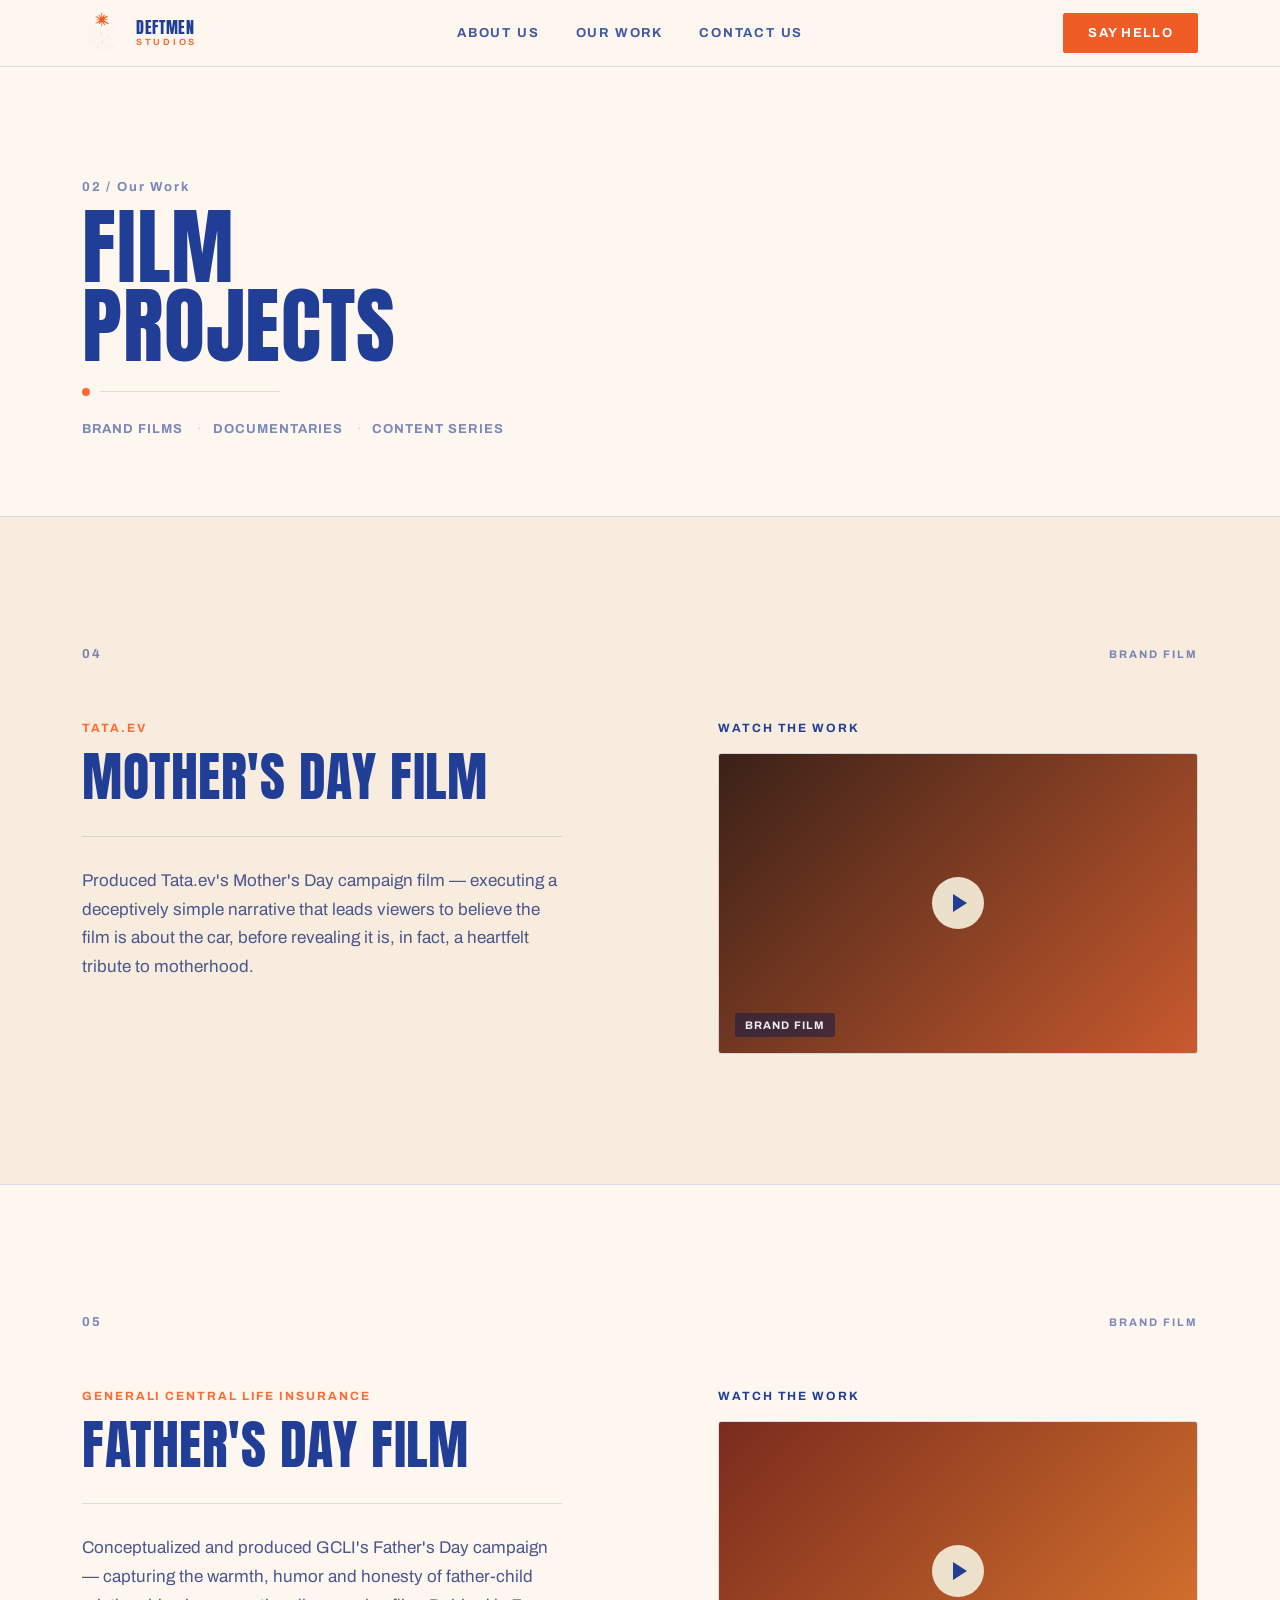
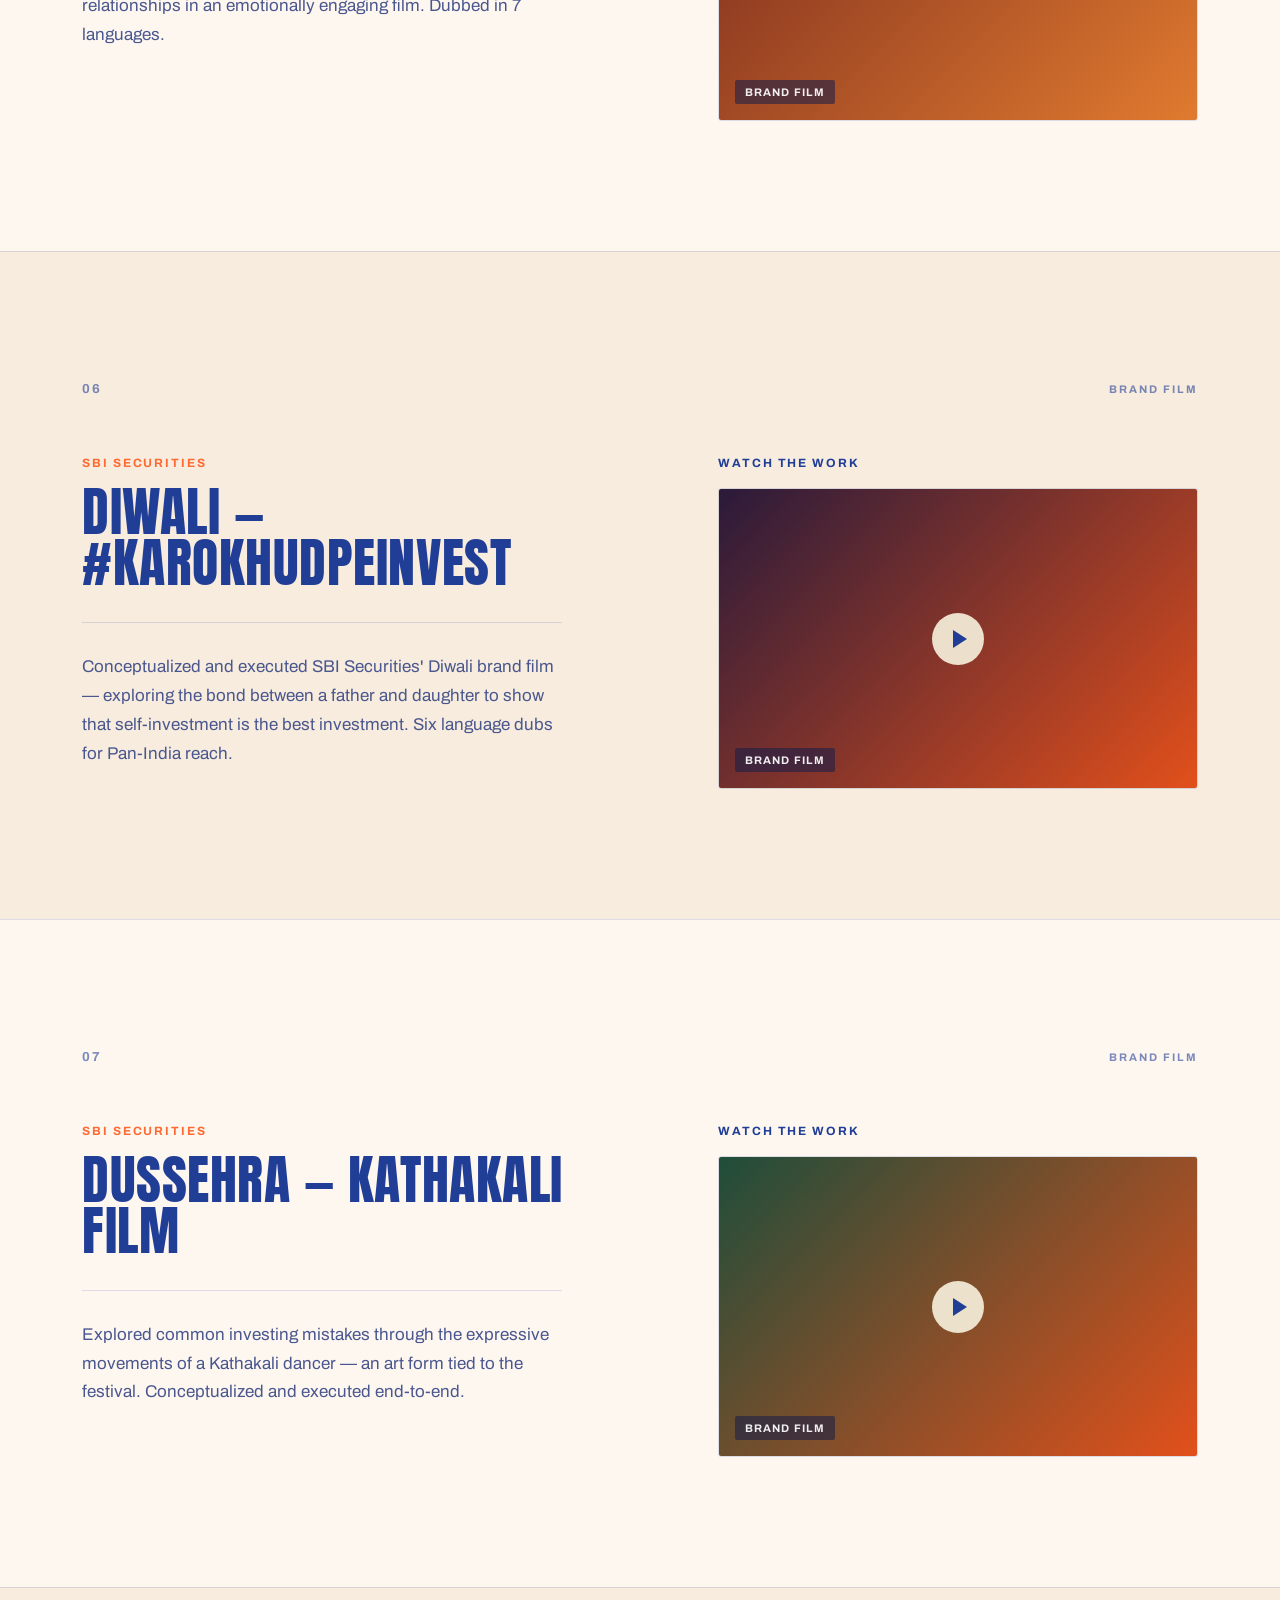
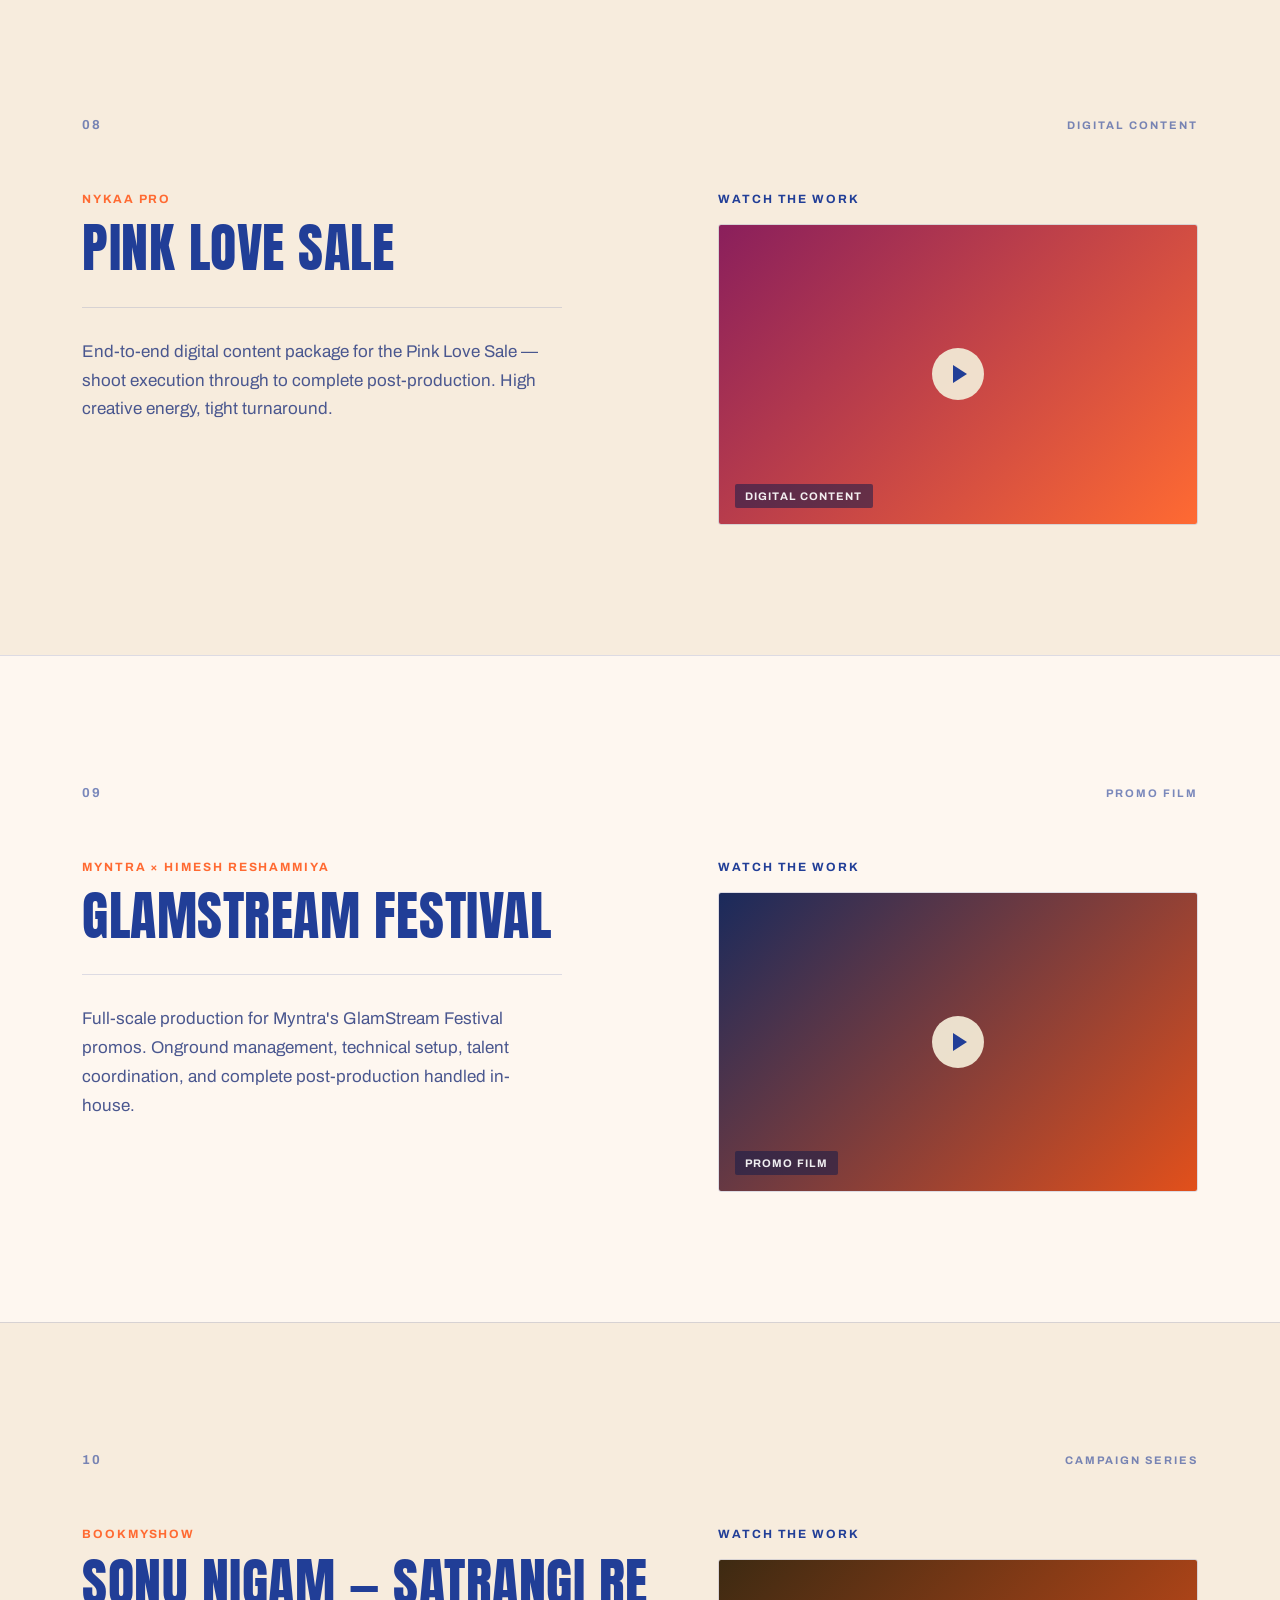
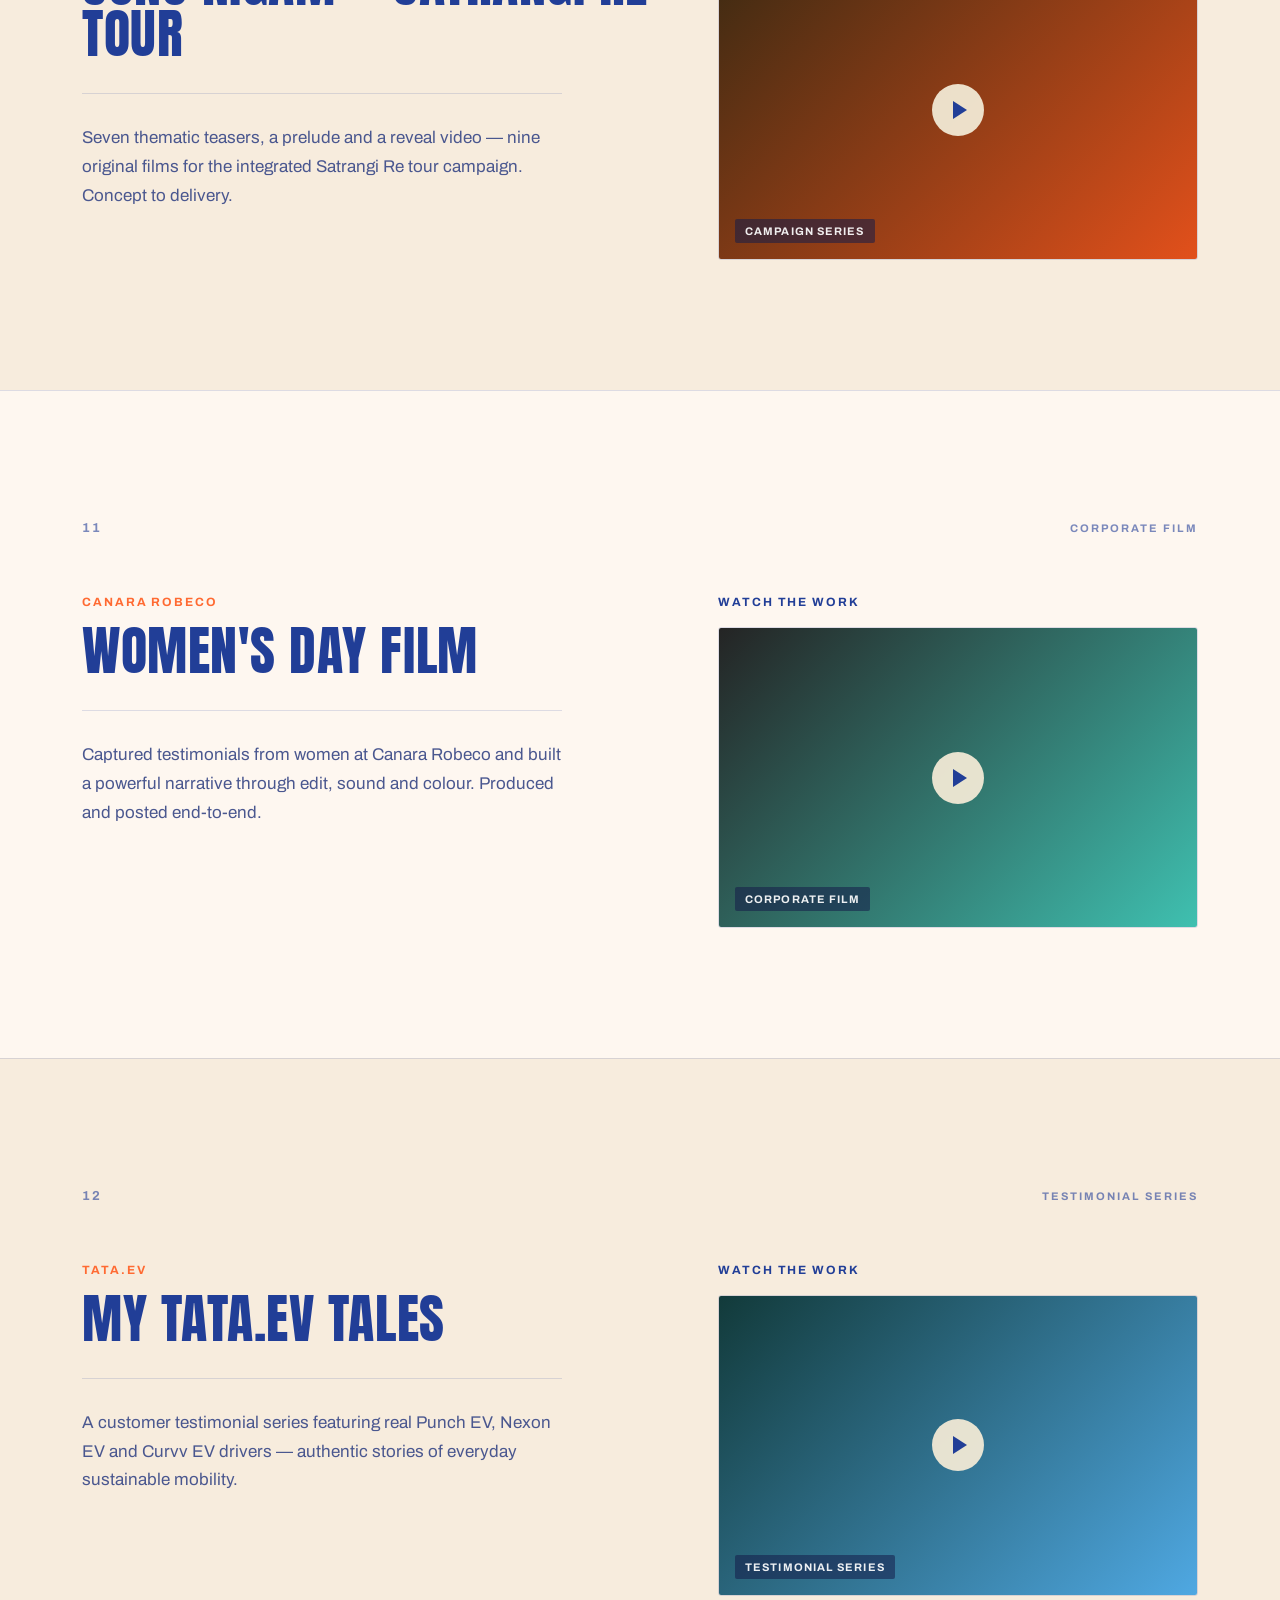
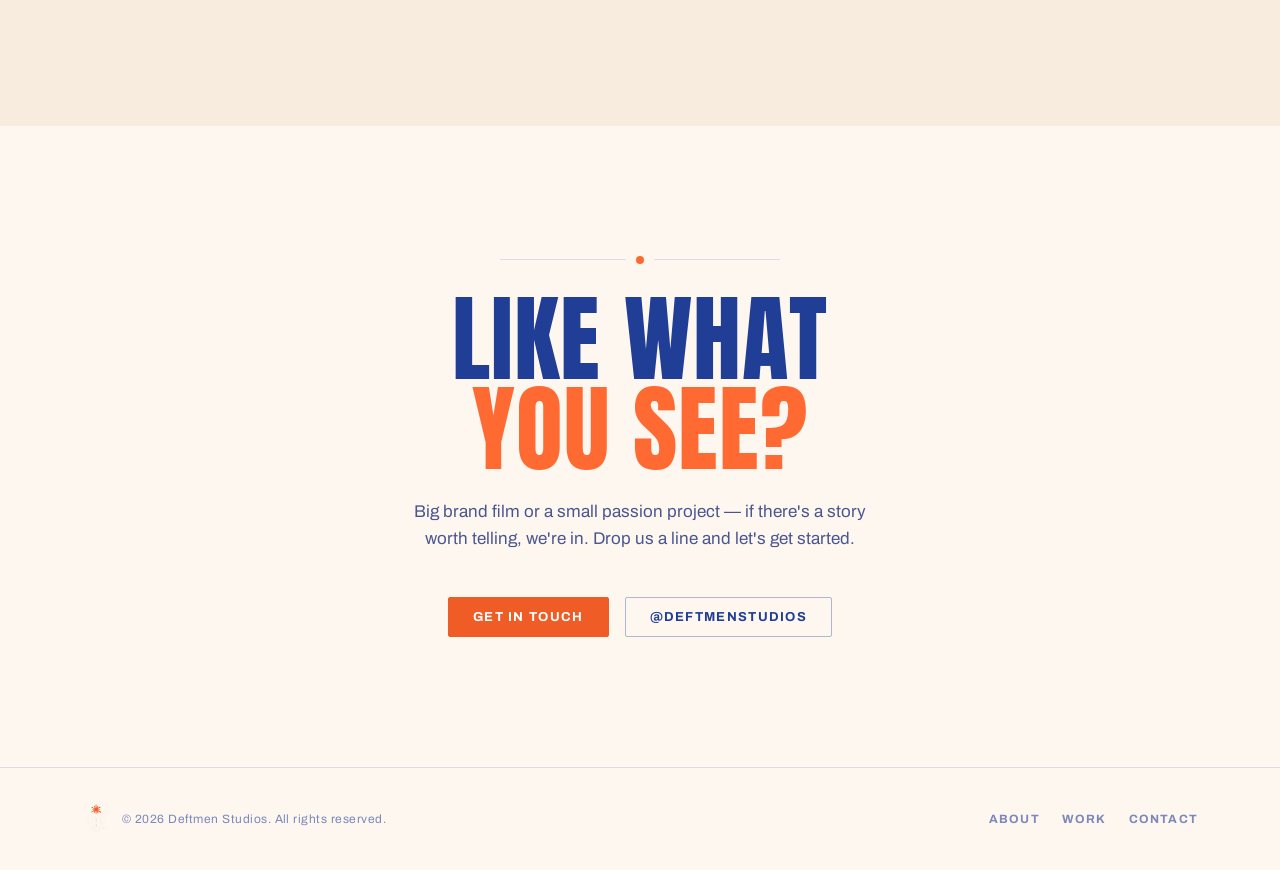
==== work.html @ 04e5da38 "Add files via upload" ====
<!DOCTYPE html>
<html lang="en">
<head>
<meta charset="UTF-8">
<meta name="viewport" content="width=device-width, initial-scale=1.0">
<title>Deftmen Studios — Creative Production House</title>
<meta name="description" content="Deftmen Studios is a creative production house making brand films, campaigns and digital content that hit the right chord.">
<link rel="icon" type="image/png" sizes="32x32" href="assets/favicon-32.png">
<link rel="icon" type="image/png" sizes="16x16" href="assets/favicon-16.png">
<link rel="apple-touch-icon" sizes="180x180" href="assets/favicon-180.png">
<link rel="preconnect" href="https://fonts.googleapis.com">
<link rel="preconnect" href="https://fonts.gstatic.com" crossorigin>
<link href="https://fonts.googleapis.com/css2?family=Anton&family=Archivo:ital,wght@0,400;0,500;0,600;0,700;0,800;1,400&display=swap" rel="stylesheet">
<style>
  :root{
    --navy-deep:#FEF7F0;
    --navy-mid:#F7ECDD;
    --navy-card:#F3E7D2;
    --navy-line: rgba(33,62,151,0.15);
    --orange:#EF5C26;
    --orange-bright:#FF6A32;
    --cream:#FEF7F0;
    --white:#213E97;
    --muted:#4A578F;
    --muted-dim: rgba(33,62,151,0.6);
    --maxw: 1180px;
    --display: 'Anton', 'Archivo Narrow', sans-serif;
    --body: 'Archivo', sans-serif;
  }

  *{margin:0;padding:0;box-sizing:border-box;}

  html{scroll-behavior:smooth;}

  body{
    background:var(--navy-deep);
    color:var(--white);
    font-family:var(--body);
    -webkit-font-smoothing:antialiased;
    overflow-x:hidden;
  }

  a{color:inherit;text-decoration:none;}
  img{display:block;max-width:100%;}

  .wrap{
    max-width:var(--maxw);
    margin:0 auto;
    padding:0 32px;
  }

  h1,h2,h3{
    font-family:var(--display);
    text-transform:uppercase;
    font-weight:400;
    letter-spacing:0.01em;
    line-height:0.94;
  }

  .eyebrow{
    font-family:var(--body);
    font-weight:700;
    letter-spacing:0.22em;
    text-transform:uppercase;
    font-size:12px;
    color:var(--orange-bright);
  }

  .muted{color:var(--muted);}

  .rule{
    display:flex;
    align-items:center;
    gap:10px;
  }
  .rule .dot{
    width:8px;height:8px;border-radius:50%;
    background:var(--orange-bright);
    flex-shrink:0;
  }
  .rule .line{
    height:1px;
    background:var(--navy-line);
    flex:1;
  }
  .rule.short .line{max-width:180px;}

  @keyframes float-logo{
    0%,100%{transform:translateY(0) rotate(0deg);}
    50%{transform:translateY(-10px) rotate(3deg);}
  }

  /* ---------- NAV ---------- */
  header{
    position:fixed;
    top:0;left:0;right:0;
    z-index:100;
    background:rgba(254,247,240,0.82);
    backdrop-filter:blur(10px);
    border-bottom:1px solid var(--navy-line);
  }
  .nav{
    display:flex;
    align-items:center;
    justify-content:space-between;
    padding:12px 32px;
    max-width:var(--maxw);
    margin:0 auto;
  }
  .brand{
    display:flex;
    align-items:center;
    gap:12px;
  }
  .brand-badge{width:42px;height:42px;flex-shrink:0;object-fit:contain;}
  .brand-name{
    font-family:var(--display);
    font-size:16px;
    letter-spacing:0.04em;
    line-height:1;
  }
  .brand-name span{display:block;color:var(--orange-bright);font-size:9px;letter-spacing:0.3em;margin-top:3px;font-family:var(--body);font-weight:700;}

  nav.links{
    display:flex;
    gap:36px;
    font-size:13px;
    font-weight:700;
    letter-spacing:0.14em;
    text-transform:uppercase;
  }
  nav.links a{
    opacity:0.85;
    transition:opacity .2s, color .2s;
  }
  nav.links a:hover{opacity:1;color:var(--orange-bright);}

  .btn{
    display:inline-flex;
    align-items:center;
    gap:8px;
    background:var(--orange);
    color:#FFFFFF;
    font-weight:700;
    font-size:13px;
    letter-spacing:0.1em;
    text-transform:uppercase;
    padding:12px 24px;
    border-radius:2px;
    border:1px solid var(--orange);
    transition:transform .18s ease, background .18s ease, box-shadow .18s ease;
    cursor:pointer;
  }
  .btn:hover{background:var(--orange-bright);transform:translateY(-2px);box-shadow:0 10px 24px -8px rgba(255,106,50,0.6);}
  .btn.ghost{background:transparent;color:var(--white);border:1px solid rgba(33,62,151,0.35);}
  .btn.ghost:hover{background:rgba(33,62,151,0.06);box-shadow:none;border-color:var(--orange-bright);color:var(--orange);}

  /* ---------- HERO ---------- */
  .hero{
    position:relative;
    min-height:100vh;
    display:flex;
    align-items:center;
    padding-top:90px;
    overflow:hidden;
  }
  .hero::before{
    content:"";
    position:absolute;
    inset:0;
    background:
      radial-gradient(circle at 78% 18%, rgba(239,92,38,0.14), transparent 42%),
      radial-gradient(circle at 8% 88%, rgba(33,62,151,0.10), transparent 45%);
    pointer-events:none;
  }
  .hero-watermark{
    position:absolute;
    top:50%;left:80%;
    width:640px;height:auto;
    transform:translate(-50%,-50%);
    opacity:0.07;
    animation:float-logo 8s ease-in-out infinite;
    pointer-events:none;
  }

  .hero-inner{
    position:relative;
    z-index:2;
    width:100%;
  }
  .hero .eyebrow{margin-bottom:22px;display:flex;align-items:center;gap:10px;}
  .hero .eyebrow .dot{width:7px;height:7px;border-radius:50%;background:var(--orange-bright);}

  .hero h1{
    font-size:clamp(52px, 9.6vw, 128px);
    color:var(--white);
  }
  .hero h1 .accent{color:var(--orange-bright);display:block;}

  .hero-sub{
    max-width:520px;
    margin-top:28px;
    font-size:18px;
    line-height:1.6;
    color:var(--muted);
  }

  .hero-actions{
    display:flex;
    gap:16px;
    margin-top:40px;
    flex-wrap:wrap;
  }

  .hero-clients{
    margin-top:80px;
    padding-top:28px;
    border-top:1px solid var(--navy-line);
    display:flex;
    flex-wrap:wrap;
    gap:14px 34px;
    font-family:var(--body);
    font-weight:700;
    letter-spacing:0.08em;
    font-size:13px;
    color:var(--muted-dim);
    text-transform:uppercase;
  }

  /* ---------- SECTION SHELL ---------- */
  section{
    position:relative;
    padding:130px 0;
  }
  .section-num{
    font-family:var(--body);
    font-size:13px;
    font-weight:700;
    letter-spacing:0.14em;
    color:var(--muted-dim);
  }
  .section-title{
    font-size:clamp(38px, 6vw, 64px);
    margin-top:14px;
    margin-bottom:22px;
    color:var(--white);
  }

  /* ---------- ABOUT ---------- */
  .about{
    background:var(--navy-mid);
    border-top:1px solid var(--navy-line);
    border-bottom:1px solid var(--navy-line);
  }
  .about-grid{
    display:grid;
    grid-template-columns:1.15fr 0.85fr;
    gap:70px;
    align-items:center;
  }
  .about-grid > div{min-width:0;}
  .about-copy p{
    color:var(--muted);
    font-size:17px;
    line-height:1.75;
    margin-bottom:20px;
    max-width:540px;
  }
  .about-copy p:last-of-type{margin-bottom:0;}
  .about-copy strong{color:var(--white);font-weight:700;}

  .about-visual{
    display:flex;
    align-items:center;
    justify-content:center;
  }
  .about-badge{
    width:100%;
    max-width:320px;
    animation:float-logo 6s ease-in-out infinite;
  }

  .about-stats{
    display:grid;
    grid-template-columns:repeat(3,1fr);
    gap:24px;
    margin-top:56px;
    padding-top:44px;
    border-top:1px solid var(--navy-line);
  }
  .stat-num{
    font-family:var(--display);
    font-size:44px;
    color:var(--orange-bright);
  }
  .stat-label{
    font-size:12px;
    letter-spacing:0.12em;
    text-transform:uppercase;
    color:var(--muted-dim);
    margin-top:6px;
    font-weight:700;
  }

  /* ---------- WORK INTRO (mirrors deck slide 03) ---------- */
  .work-intro{
    background:var(--navy-deep);
    padding-bottom:80px;
  }
  .work-intro .section-title{font-size:clamp(44px, 8vw, 84px);}
  .work-intro-tags{
    display:flex;
    gap:10px;
    flex-wrap:wrap;
    font-size:13px;
    font-weight:700;
    letter-spacing:0.08em;
    text-transform:uppercase;
    color:var(--muted-dim);
    margin-top:26px;
  }
  .work-intro-tags span::after{content:"·";margin-left:14px;color:var(--navy-line);}
  .work-intro-tags span:last-child::after{content:none;}

  /* ---------- PROJECT SECTIONS (one per deck slide) ---------- */
  .project{
    border-top:1px solid var(--navy-line);
  }
  .project.bg-a{background:var(--navy-mid);}
  .project.bg-b{background:var(--navy-deep);}

  .project-top{
    display:flex;
    justify-content:space-between;
    align-items:center;
    margin-bottom:60px;
  }
  .project-num{
    font-family:var(--body);
    font-weight:700;
    font-size:13px;
    letter-spacing:0.14em;
    color:var(--muted-dim);
  }
  .project-tag{
    font-size:11px;
    font-weight:700;
    letter-spacing:0.18em;
    text-transform:uppercase;
    color:var(--muted-dim);
  }

  .project-grid{
    display:grid;
    grid-template-columns:1.2fr 1fr;
    gap:60px;
    align-items:start;
  }
  .project-grid > div{min-width:0;}
  .project-title{overflow-wrap:break-word;word-break:break-word;}
  .project-client{
    font-size:12px;
    font-weight:700;
    letter-spacing:0.16em;
    text-transform:uppercase;
    color:var(--orange-bright);
    margin-bottom:16px;
  }
  .project-title{
    font-size:clamp(34px, 4.6vw, 54px);
    color:var(--white);
    margin-bottom:34px;
  }
  .project-desc{
    color:var(--muted);
    font-size:17px;
    line-height:1.7;
    max-width:480px;
    padding-top:30px;
    border-top:1px solid var(--navy-line);
  }

  .project-watch-label{
    font-size:12px;
    font-weight:700;
    letter-spacing:0.16em;
    text-transform:uppercase;
    color:var(--white);
    margin-bottom:18px;
    display:block;
  }
  .project-thumb-link{
    display:block;
    border-radius:3px;
    overflow:hidden;
    border:1px solid var(--navy-line);
    transition:transform .25s ease, border-color .25s ease;
  }
  .project-thumb-link:hover{transform:translateY(-4px);border-color:var(--orange-bright);}
  .project-thumb{
    width:100%;
    aspect-ratio:16/10;
    position:relative;
    display:flex;
    align-items:flex-end;
    padding:16px;
  }
  .project-thumb .play{
    width:52px;height:52px;
    border-radius:50%;
    background:rgba(243,234,214,0.94);
    display:flex;align-items:center;justify-content:center;
    position:absolute;
    top:50%;left:50%;
    transform:translate(-50%,-50%);
    transition:transform .25s ease;
  }
  .project-thumb-link:hover .play{transform:translate(-50%,-50%) scale(1.08);}
  .project-thumb .play::before{
    content:"";
    border-style:solid;
    border-width:9px 0 9px 14px;
    border-color:transparent transparent transparent #213E97;
    margin-left:3px;
  }
  .project-thumb-tag{
    position:relative;
    z-index:1;
    font-size:11px;
    font-weight:700;
    letter-spacing:0.1em;
    text-transform:uppercase;
    color:rgba(255,255,255,0.92);
    background:rgba(20,28,74,0.55);
    padding:6px 10px;
    border-radius:2px;
  }

  /* ---------- PROCESS STRIP ---------- */
  .process{
    background:var(--navy-mid);
    border-top:1px solid var(--navy-line);
    border-bottom:1px solid var(--navy-line);
  }
  .process-grid{
    display:grid;
    grid-template-columns:repeat(4,1fr);
    gap:0;
  }
  .process-item{
    padding:0 28px 0 0;
    border-right:1px solid var(--navy-line);
  }
  .process-item:last-child{border-right:none;padding-right:0;}
  .process-item .num{
    font-family:var(--display);
    color:var(--orange-bright);
    font-size:20px;
    margin-bottom:16px;
  }
  .process-item h3{
    font-size:20px;
    margin-bottom:10px;
  }
  .process-item p{
    color:var(--muted);
    font-size:14.5px;
    line-height:1.6;
  }

  /* ---------- CONTACT ---------- */
  .contact{
    text-align:center;
    background:var(--navy-deep);
  }
  .contact .rule{max-width:280px;margin:0 auto 30px;}
  .contact h2{
    font-size:clamp(42px, 8vw, 96px);
    color:var(--white);
  }
  .contact h2 .accent{color:var(--orange-bright);}
  .contact-sub{
    max-width:480px;
    margin:24px auto 0;
    color:var(--muted);
    font-size:17px;
    line-height:1.6;
  }
  .contact-actions{
    display:flex;
    gap:16px;
    justify-content:center;
    margin-top:44px;
    flex-wrap:wrap;
  }
  .contact-details{
    margin-top:70px;
    display:flex;
    justify-content:center;
    gap:48px;
    flex-wrap:wrap;
    padding-top:44px;
    border-top:1px solid var(--navy-line);
    max-width:760px;
    margin-left:auto;
    margin-right:auto;
  }
  .contact-detail-label{
    font-size:11px;
    font-weight:700;
    letter-spacing:0.14em;
    text-transform:uppercase;
    color:var(--muted-dim);
    margin-bottom:8px;
  }
  .contact-detail-value{
    font-size:16px;
    font-weight:600;
  }
  .contact-detail-value a:hover{color:var(--orange-bright);}

  /* ---------- FOOTER ---------- */
  footer{
    border-top:1px solid var(--navy-line);
    padding:36px 0;
  }
  .footer-inner{
    display:flex;
    align-items:center;
    justify-content:space-between;
    flex-wrap:wrap;
    gap:16px;
  }
  .footer-brand{display:flex;align-items:center;gap:10px;}
  .footer-brand img{width:30px;height:30px;object-fit:contain;}
  .footer-copy{
    font-size:12px;
    color:var(--muted-dim);
    letter-spacing:0.04em;
  }
  .footer-social{
    display:flex;
    gap:22px;
    font-size:12px;
    font-weight:700;
    letter-spacing:0.1em;
    text-transform:uppercase;
    color:var(--muted-dim);
  }
  .footer-social a:hover{color:var(--orange-bright);}

  /* ---------- RESPONSIVE ---------- */
  @media (max-width: 880px){
    .about-grid{grid-template-columns:1fr;gap:48px;}
    .about-visual{order:-1;max-width:220px;margin:0 auto;}
    .project-grid{grid-template-columns:1fr;gap:36px;}
    .project-desc{max-width:none;}
    .process-grid{grid-template-columns:1fr 1fr;gap:36px 0;}
    .process-item{border-right:none;padding-right:0;}
    .process-item:nth-child(odd){padding-right:24px;}
  }

  @media (max-width: 720px){
    nav.links{display:none;}
    .wrap{padding:0 22px;}
    section{padding:80px 0;}
    .about-stats{grid-template-columns:1fr;gap:26px;}
    .contact-details{gap:30px;flex-direction:column;align-items:center;}
    .process-grid{grid-template-columns:1fr;}
    .process-item{padding-right:0 !important;}
    .project-top{margin-bottom:36px;}
  }

  @media (prefers-reduced-motion: reduce){
    *{animation-duration:0.001ms !important; animation-iteration-count:1 !important; transition-duration:0.001ms !important; scroll-behavior:auto !important;}
  }

  :focus-visible{outline:2px solid var(--orange-bright);outline-offset:3px;}
</style>
<body>

<!-- ================= NAV ================= -->
<header>
  <div class="nav">
    <a href="index.html#top" class="brand">
      <img class="brand-badge" src="assets/deftmen-logo.png" alt="Deftmen Studios logo">
      <span class="brand-name">DEFTMEN<span>STUDIOS</span></span>
    </a>
    <nav class="links">
      <a href="index.html#about">About Us</a>
      <a href="work.html">Our Work</a>
      <a href="index.html#contact">Contact Us</a>
    </nav>
    <a href="index.html#contact" class="btn">Say Hello</a>
  </div>
</header>

<!-- ================= WORK INTRO ================= -->
<section class="work-intro" id="work" style="padding-top:180px;">
  <div class="wrap">
    <div class="section-num">02 / Our Work</div>
    <h2 class="section-title">Film<br>Projects</h2>
    <div class="rule short"><div class="dot"></div><div class="line"></div></div>
    <div class="work-intro-tags">
      <span>Brand films</span><span>Documentaries</span><span>Content series</span>
    </div>
  </div>
</section>

<!-- ================= PROJECT 04 — Tata.ev Mother's Day Film ================= -->
<section class="project bg-a">
  <div class="wrap">
    <div class="project-top">
      <div class="project-num">04</div>
      <div class="project-tag">Brand Film</div>
    </div>
    <div class="project-grid">
      <div>
        <div class="project-client">Tata.ev</div>
        <h3 class="project-title">Mother's Day Film</h3>
        <p class="project-desc">Produced Tata.ev's Mother's Day campaign film — executing a deceptively simple narrative that leads viewers to believe the film is about the car, before revealing it is, in fact, a heartfelt tribute to motherhood.</p>
      </div>
      <div>
        <span class="project-watch-label">Watch the Work</span>
        <a class="project-thumb-link" href="https://www.instagram.com/deftmenstudios/" target="_blank" rel="noopener">
          <div class="project-thumb" style="background:linear-gradient(135deg,#3a2118,#c95a2e);">
            <span class="project-thumb-tag">Brand Film</span>
            <div class="play"></div>
          </div>
        </a>
      </div>
    </div>
  </div>
</section>

<!-- ================= PROJECT 05 — Generali Central Father's Day Film ================= -->
<section class="project bg-b">
  <div class="wrap">
    <div class="project-top">
      <div class="project-num">05</div>
      <div class="project-tag">Brand Film</div>
    </div>
    <div class="project-grid">
      <div>
        <div class="project-client">Generali Central Life Insurance</div>
        <h3 class="project-title">Father's Day Film</h3>
        <p class="project-desc">Conceptualized and produced GCLI's Father's Day campaign — capturing the warmth, humor and honesty of father-child relationships in an emotionally engaging film. Dubbed in 7 languages.</p>
      </div>
      <div>
        <span class="project-watch-label">Watch the Work</span>
        <a class="project-thumb-link" href="https://www.instagram.com/deftmenstudios/" target="_blank" rel="noopener">
          <div class="project-thumb" style="background:linear-gradient(135deg,#7a2b1e,#e07a2f);">
            <span class="project-thumb-tag">Brand Film</span>
            <div class="play"></div>
          </div>
        </a>
      </div>
    </div>
  </div>
</section>

<!-- ================= PROJECT 06 — SBI Securities Diwali ================= -->
<section class="project bg-a">
  <div class="wrap">
    <div class="project-top">
      <div class="project-num">06</div>
      <div class="project-tag">Brand Film</div>
    </div>
    <div class="project-grid">
      <div>
        <div class="project-client">SBI Securities</div>
        <h3 class="project-title">Diwali — #KaroKhudPeInvest</h3>
        <p class="project-desc">Conceptualized and executed SBI Securities' Diwali brand film — exploring the bond between a father and daughter to show that self-investment is the best investment. Six language dubs for Pan-India reach.</p>
      </div>
      <div>
        <span class="project-watch-label">Watch the Work</span>
        <a class="project-thumb-link" href="https://www.instagram.com/deftmenstudios/" target="_blank" rel="noopener">
          <div class="project-thumb" style="background:linear-gradient(135deg,#2a1a3a,#e2501b);">
            <span class="project-thumb-tag">Brand Film</span>
            <div class="play"></div>
          </div>
        </a>
      </div>
    </div>
  </div>
</section>

<!-- ================= PROJECT 07 — SBI Securities Dussehra ================= -->
<section class="project bg-b">
  <div class="wrap">
    <div class="project-top">
      <div class="project-num">07</div>
      <div class="project-tag">Brand Film</div>
    </div>
    <div class="project-grid">
      <div>
        <div class="project-client">SBI Securities</div>
        <h3 class="project-title">Dussehra — Kathakali Film</h3>
        <p class="project-desc">Explored common investing mistakes through the expressive movements of a Kathakali dancer — an art form tied to the festival. Conceptualized and executed end-to-end.</p>
      </div>
      <div>
        <span class="project-watch-label">Watch the Work</span>
        <a class="project-thumb-link" href="https://www.instagram.com/deftmenstudios/" target="_blank" rel="noopener">
          <div class="project-thumb" style="background:linear-gradient(135deg,#1f4d3a,#e2501b);">
            <span class="project-thumb-tag">Brand Film</span>
            <div class="play"></div>
          </div>
        </a>
      </div>
    </div>
  </div>
</section>

<!-- ================= PROJECT 08 — Nykaa Pro Pink Love Sale ================= -->
<section class="project bg-a">
  <div class="wrap">
    <div class="project-top">
      <div class="project-num">08</div>
      <div class="project-tag">Digital Content</div>
    </div>
    <div class="project-grid">
      <div>
        <div class="project-client">Nykaa Pro</div>
        <h3 class="project-title">Pink Love Sale</h3>
        <p class="project-desc">End-to-end digital content package for the Pink Love Sale — shoot execution through to complete post-production. High creative energy, tight turnaround.</p>
      </div>
      <div>
        <span class="project-watch-label">Watch the Work</span>
        <a class="project-thumb-link" href="https://www.instagram.com/deftmenstudios/" target="_blank" rel="noopener">
          <div class="project-thumb" style="background:linear-gradient(135deg,#8a1f5c,#ff6a32);">
            <span class="project-thumb-tag">Digital Content</span>
            <div class="play"></div>
          </div>
        </a>
      </div>
    </div>
  </div>
</section>

<!-- ================= PROJECT 09 — Myntra x Himesh Reshammiya ================= -->
<section class="project bg-b">
  <div class="wrap">
    <div class="project-top">
      <div class="project-num">09</div>
      <div class="project-tag">Promo Film</div>
    </div>
    <div class="project-grid">
      <div>
        <div class="project-client">Myntra × Himesh Reshammiya</div>
        <h3 class="project-title">GlamStream Festival</h3>
        <p class="project-desc">Full-scale production for Myntra's GlamStream Festival promos. Onground management, technical setup, talent coordination, and complete post-production handled in-house.</p>
      </div>
      <div>
        <span class="project-watch-label">Watch the Work</span>
        <a class="project-thumb-link" href="https://www.instagram.com/deftmenstudios/" target="_blank" rel="noopener">
          <div class="project-thumb" style="background:linear-gradient(135deg,#1a2a5c,#e2501b);">
            <span class="project-thumb-tag">Promo Film</span>
            <div class="play"></div>
          </div>
        </a>
      </div>
    </div>
  </div>
</section>

<!-- ================= PROJECT 10 — BookMyShow Sonu Nigam ================= -->
<section class="project bg-a">
  <div class="wrap">
    <div class="project-top">
      <div class="project-num">10</div>
      <div class="project-tag">Campaign Series</div>
    </div>
    <div class="project-grid">
      <div>
        <div class="project-client">BookMyShow</div>
        <h3 class="project-title">Sonu Nigam — Satrangi Re Tour</h3>
        <p class="project-desc">Seven thematic teasers, a prelude and a reveal video — nine original films for the integrated Satrangi Re tour campaign. Concept to delivery.</p>
      </div>
      <div>
        <span class="project-watch-label">Watch the Work</span>
        <a class="project-thumb-link" href="https://www.instagram.com/deftmenstudios/" target="_blank" rel="noopener">
          <div class="project-thumb" style="background:linear-gradient(135deg,#3d2a12,#e2501b);">
            <span class="project-thumb-tag">Campaign Series</span>
            <div class="play"></div>
          </div>
        </a>
      </div>
    </div>
  </div>
</section>

<!-- ================= PROJECT 11 — Canara Robeco Women's Day ================= -->
<section class="project bg-b">
  <div class="wrap">
    <div class="project-top">
      <div class="project-num">11</div>
      <div class="project-tag">Corporate Film</div>
    </div>
    <div class="project-grid">
      <div>
        <div class="project-client">Canara Robeco</div>
        <h3 class="project-title">Women's Day Film</h3>
        <p class="project-desc">Captured testimonials from women at Canara Robeco and built a powerful narrative through edit, sound and colour. Produced and posted end-to-end.</p>
      </div>
      <div>
        <span class="project-watch-label">Watch the Work</span>
        <a class="project-thumb-link" href="https://www.instagram.com/reel/DILjeXpi_T3/" target="_blank" rel="noopener">
          <div class="project-thumb" style="background:linear-gradient(135deg,#242424,#3fc0b0);">
            <span class="project-thumb-tag">Corporate Film</span>
            <div class="play"></div>
          </div>
        </a>
      </div>
    </div>
  </div>
</section>

<!-- ================= PROJECT 12 — Tata.ev My Tata.ev Tales ================= -->
<section class="project bg-a">
  <div class="wrap">
    <div class="project-top">
      <div class="project-num">12</div>
      <div class="project-tag">Testimonial Series</div>
    </div>
    <div class="project-grid">
      <div>
        <div class="project-client">Tata.ev</div>
        <h3 class="project-title">My Tata.ev Tales</h3>
        <p class="project-desc">A customer testimonial series featuring real Punch EV, Nexon EV and Curvv EV drivers — authentic stories of everyday sustainable mobility.</p>
      </div>
      <div>
        <span class="project-watch-label">Watch the Work</span>
        <a class="project-thumb-link" href="https://www.instagram.com/deftmenstudios/" target="_blank" rel="noopener">
          <div class="project-thumb" style="background:linear-gradient(135deg,#123a3a,#4fa8e2);">
            <span class="project-thumb-tag">Testimonial Series</span>
            <div class="play"></div>
          </div>
        </a>
      </div>
    </div>
  </div>
</section>

<!-- ================= CONTACT CTA ================= -->
<section class="contact">
  <div class="wrap">
    <div class="rule"><div class="line"></div><div class="dot"></div><div class="line"></div></div>
    <h2>LIKE WHAT<br><span class="accent">YOU SEE?</span></h2>
    <p class="contact-sub">Big brand film or a small passion project — if there's a story worth telling, we're in. Drop us a line and let's get started.</p>
    <div class="contact-actions">
      <a href="index.html#contact" class="btn">Get In Touch</a>
      <a href="https://www.instagram.com/deftmenstudios/" target="_blank" rel="noopener" class="btn ghost">@deftmenstudios</a>
    </div>
  </div>
</section>

<!-- ================= FOOTER ================= -->
<footer>
  <div class="wrap footer-inner">
    <div class="footer-brand">
      <img src="assets/deftmen-logo.png" alt="Deftmen Studios logo">
      <div class="footer-copy">© 2026 Deftmen Studios. All rights reserved.</div>
    </div>
    <div class="footer-social">
      <a href="index.html#about">About</a>
      <a href="work.html">Work</a>
      <a href="index.html#contact">Contact</a>
    </div>
  </div>
</footer>

</body>
</html>
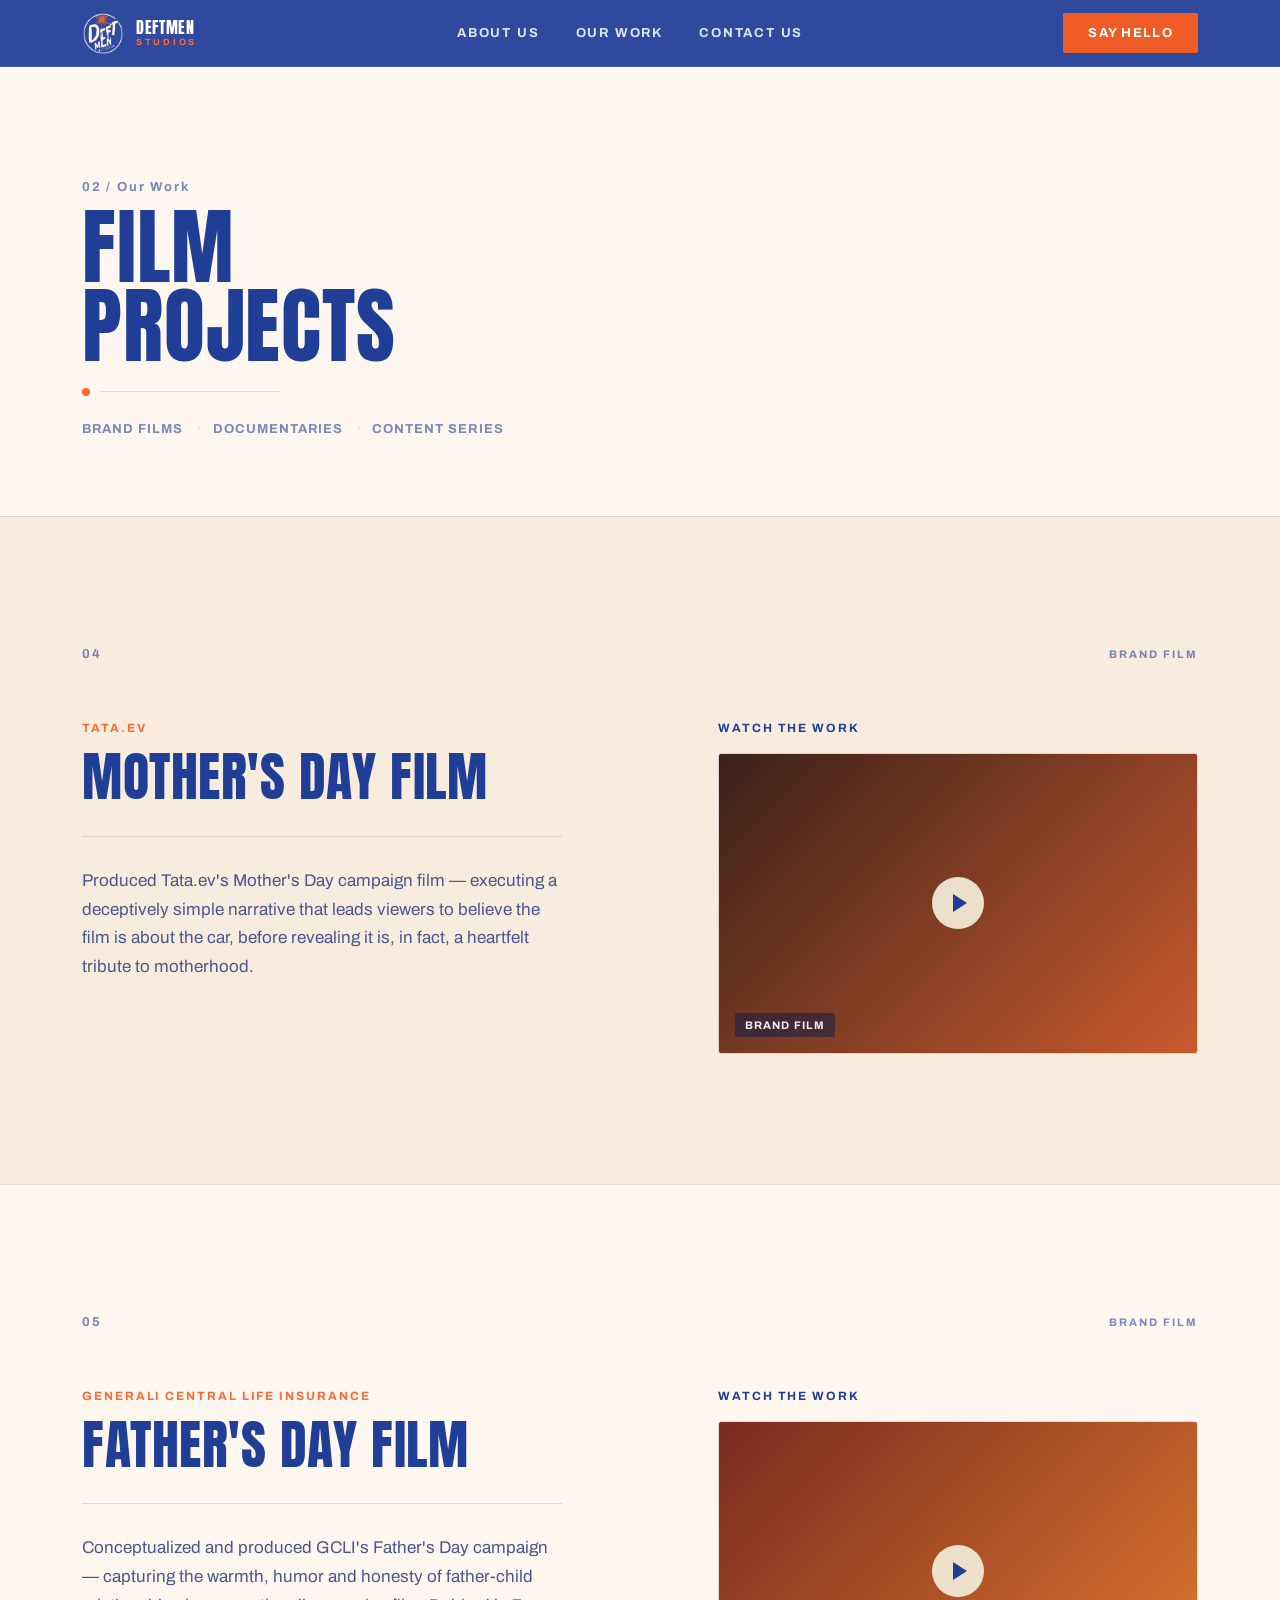
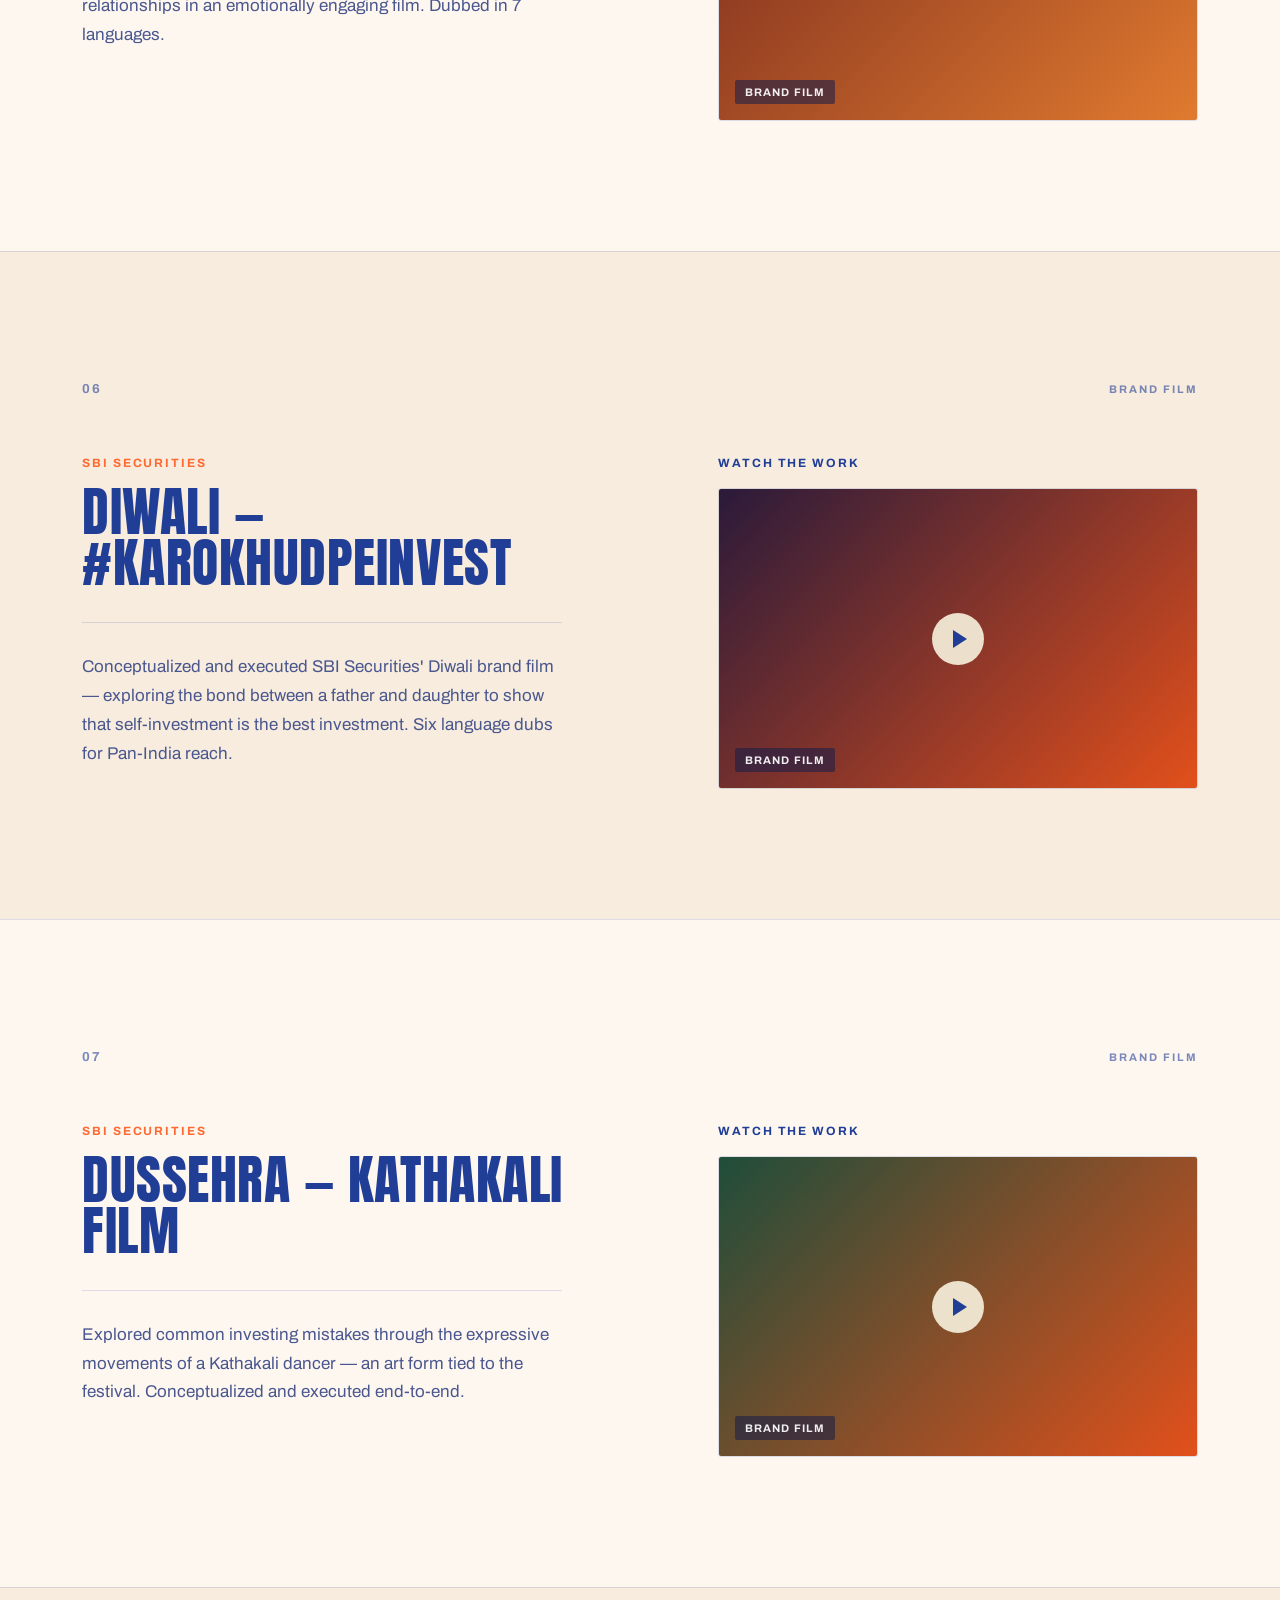
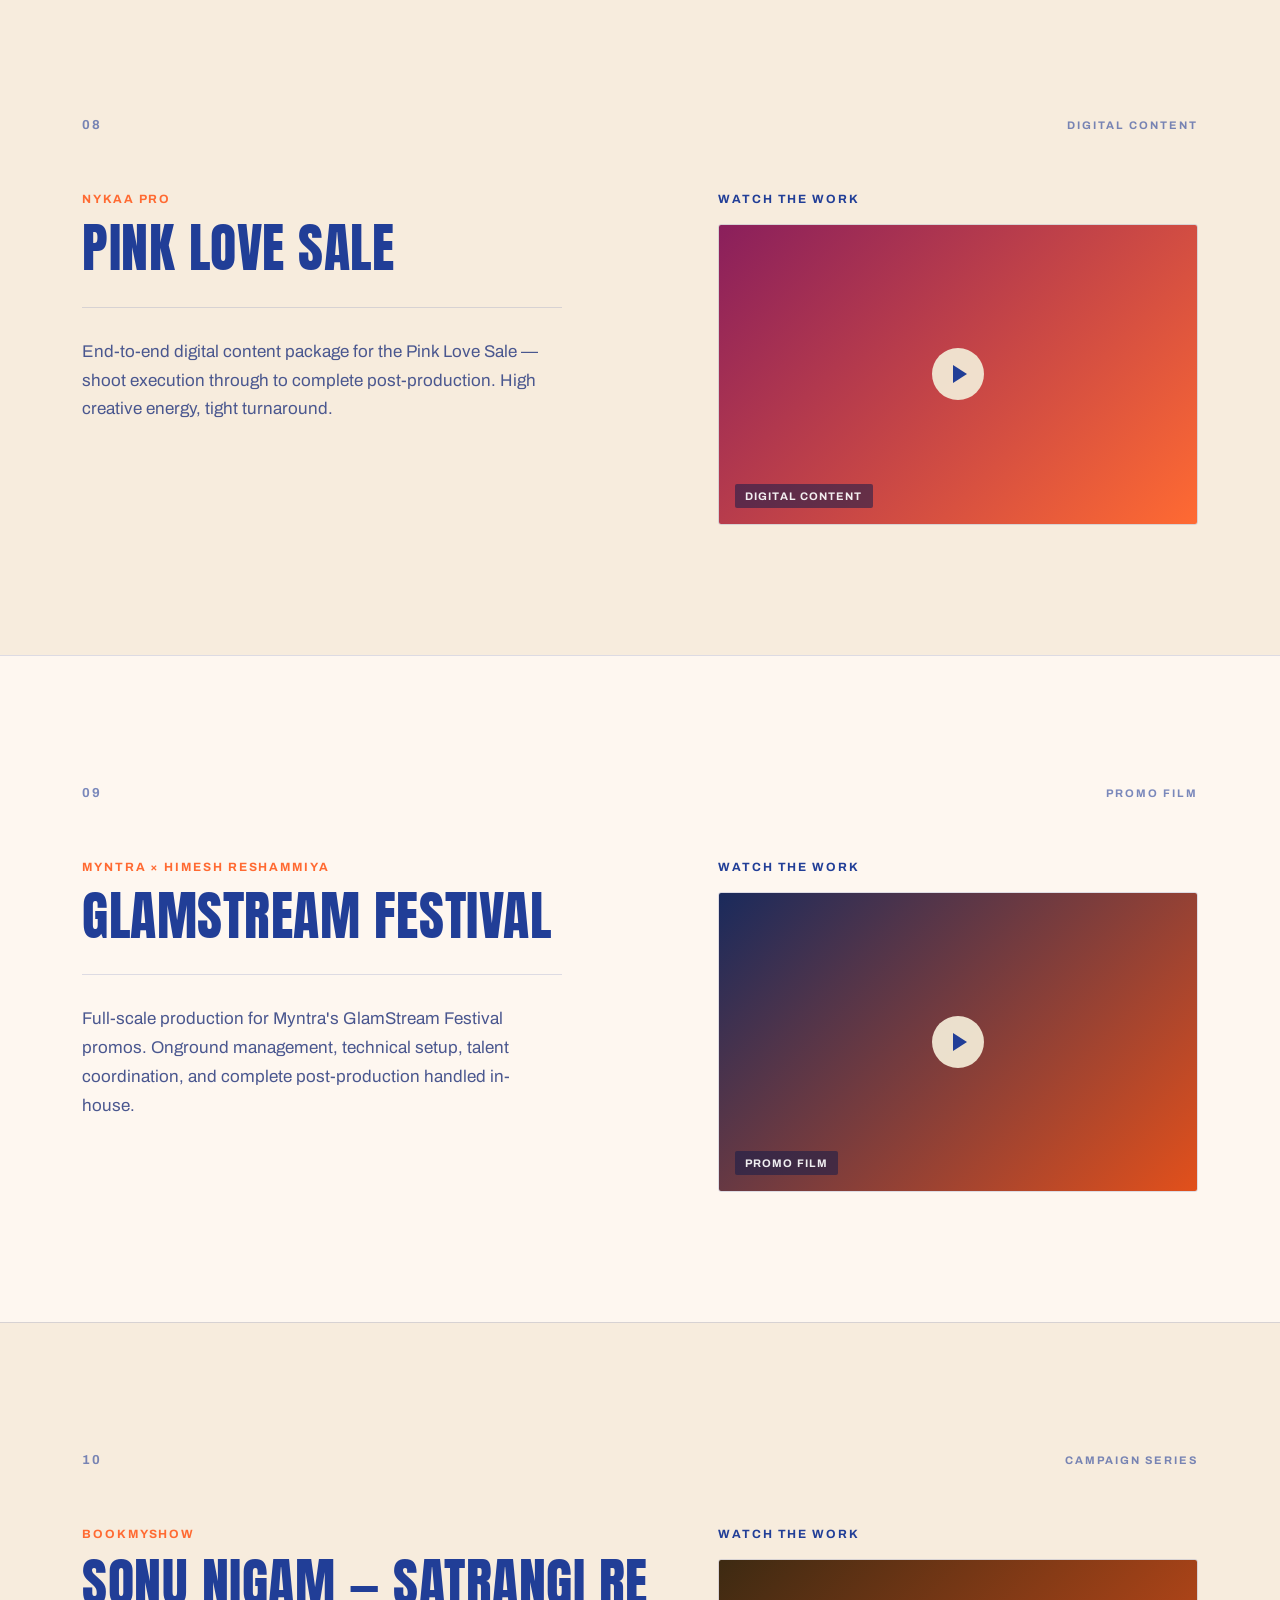
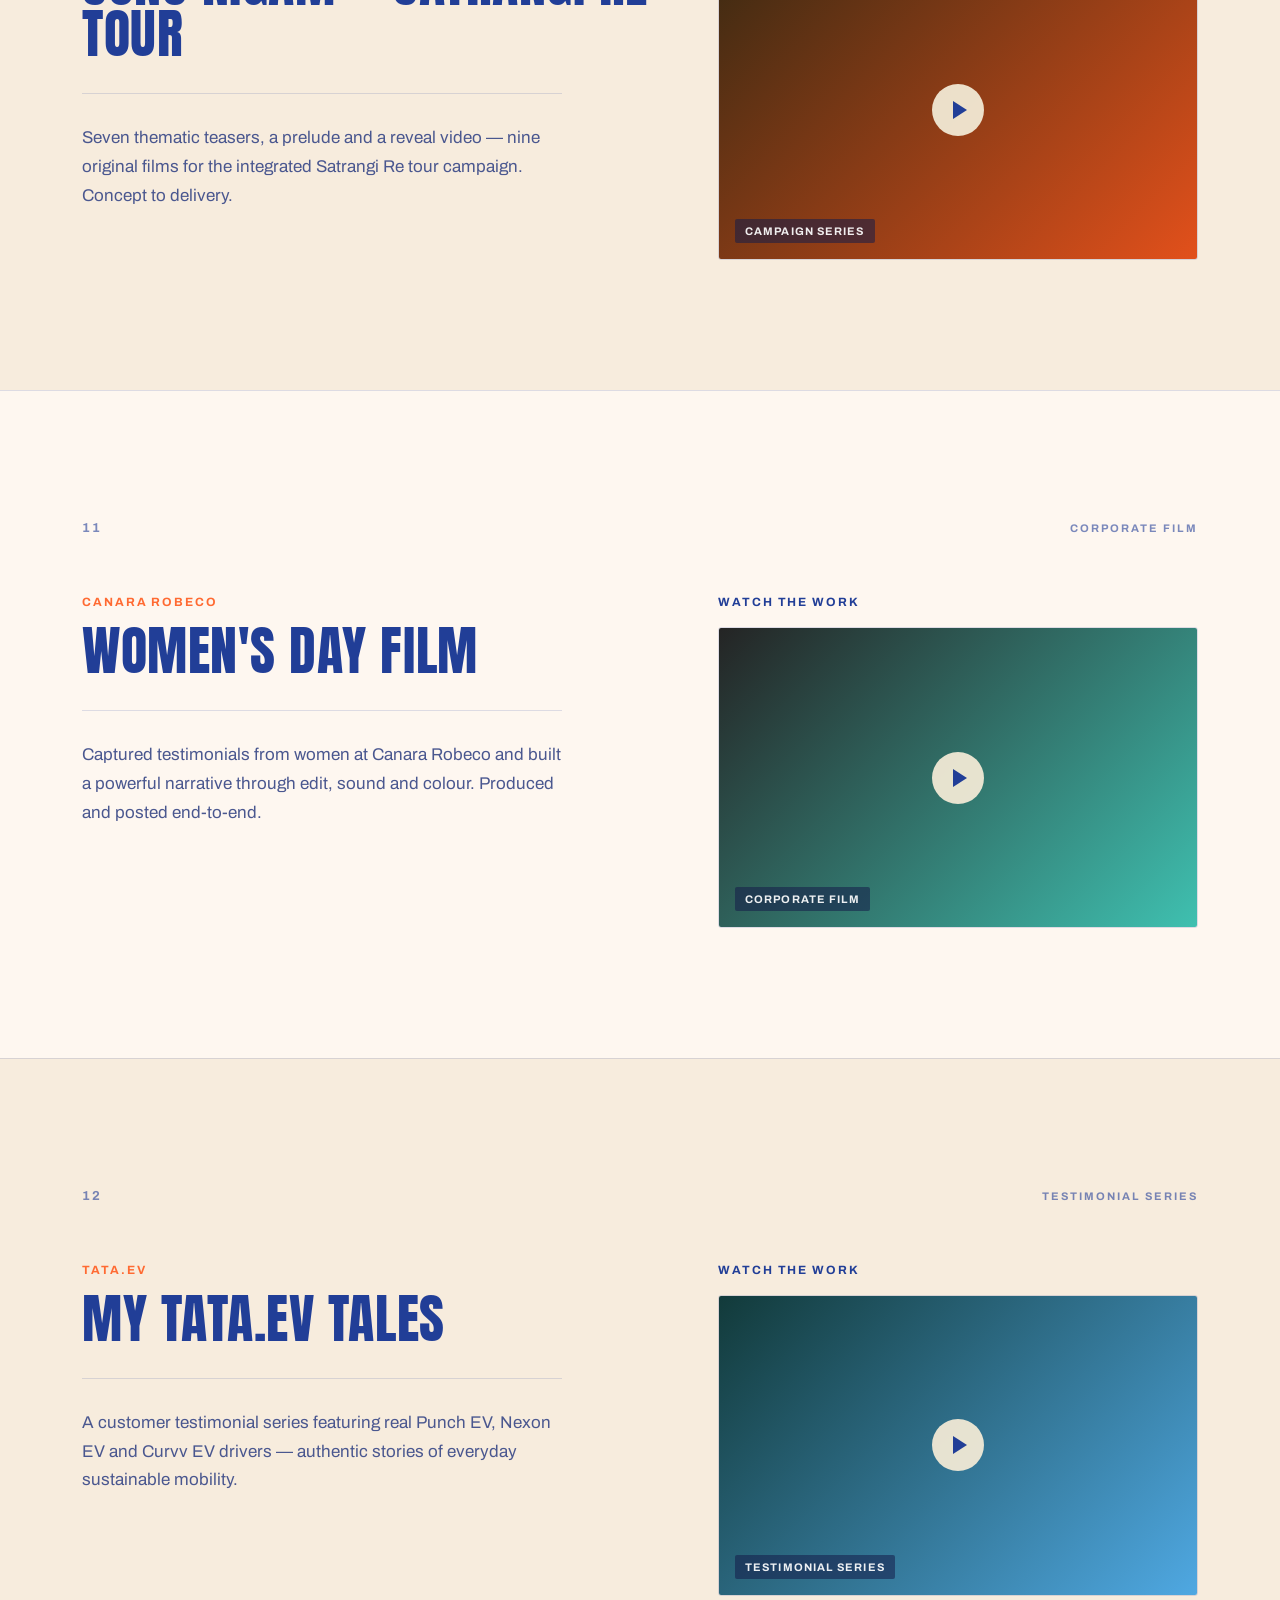
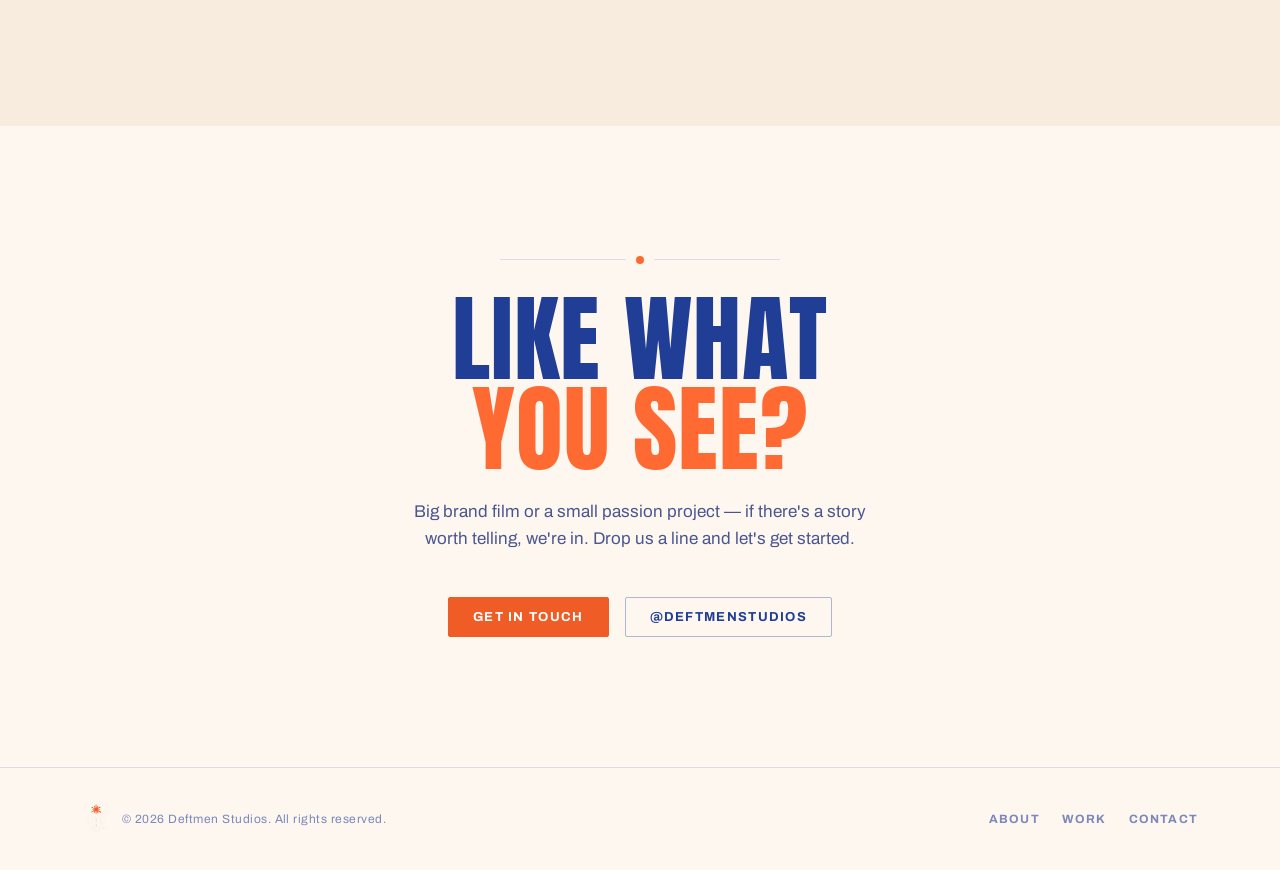
==== commit 42572c78: "Add files via upload" ====
--- a/work.html
+++ b/work.html
@@ -95,9 +95,9 @@
     position:fixed;
     top:0;left:0;right:0;
     z-index:100;
-    background:rgba(254,247,240,0.82);
+    background:rgba(33,62,151,0.94);
     backdrop-filter:blur(10px);
-    border-bottom:1px solid var(--navy-line);
+    border-bottom:1px solid rgba(255,255,255,0.12);
   }
   .nav{
     display:flex;
@@ -118,6 +118,7 @@
     font-size:16px;
     letter-spacing:0.04em;
     line-height:1;
+    color:#FFFFFF;
   }
   .brand-name span{display:block;color:var(--orange-bright);font-size:9px;letter-spacing:0.3em;margin-top:3px;font-family:var(--body);font-weight:700;}
 
@@ -130,6 +131,7 @@
     text-transform:uppercase;
   }
   nav.links a{
+    color:#FFFFFF;
     opacity:0.85;
     transition:opacity .2s, color .2s;
   }
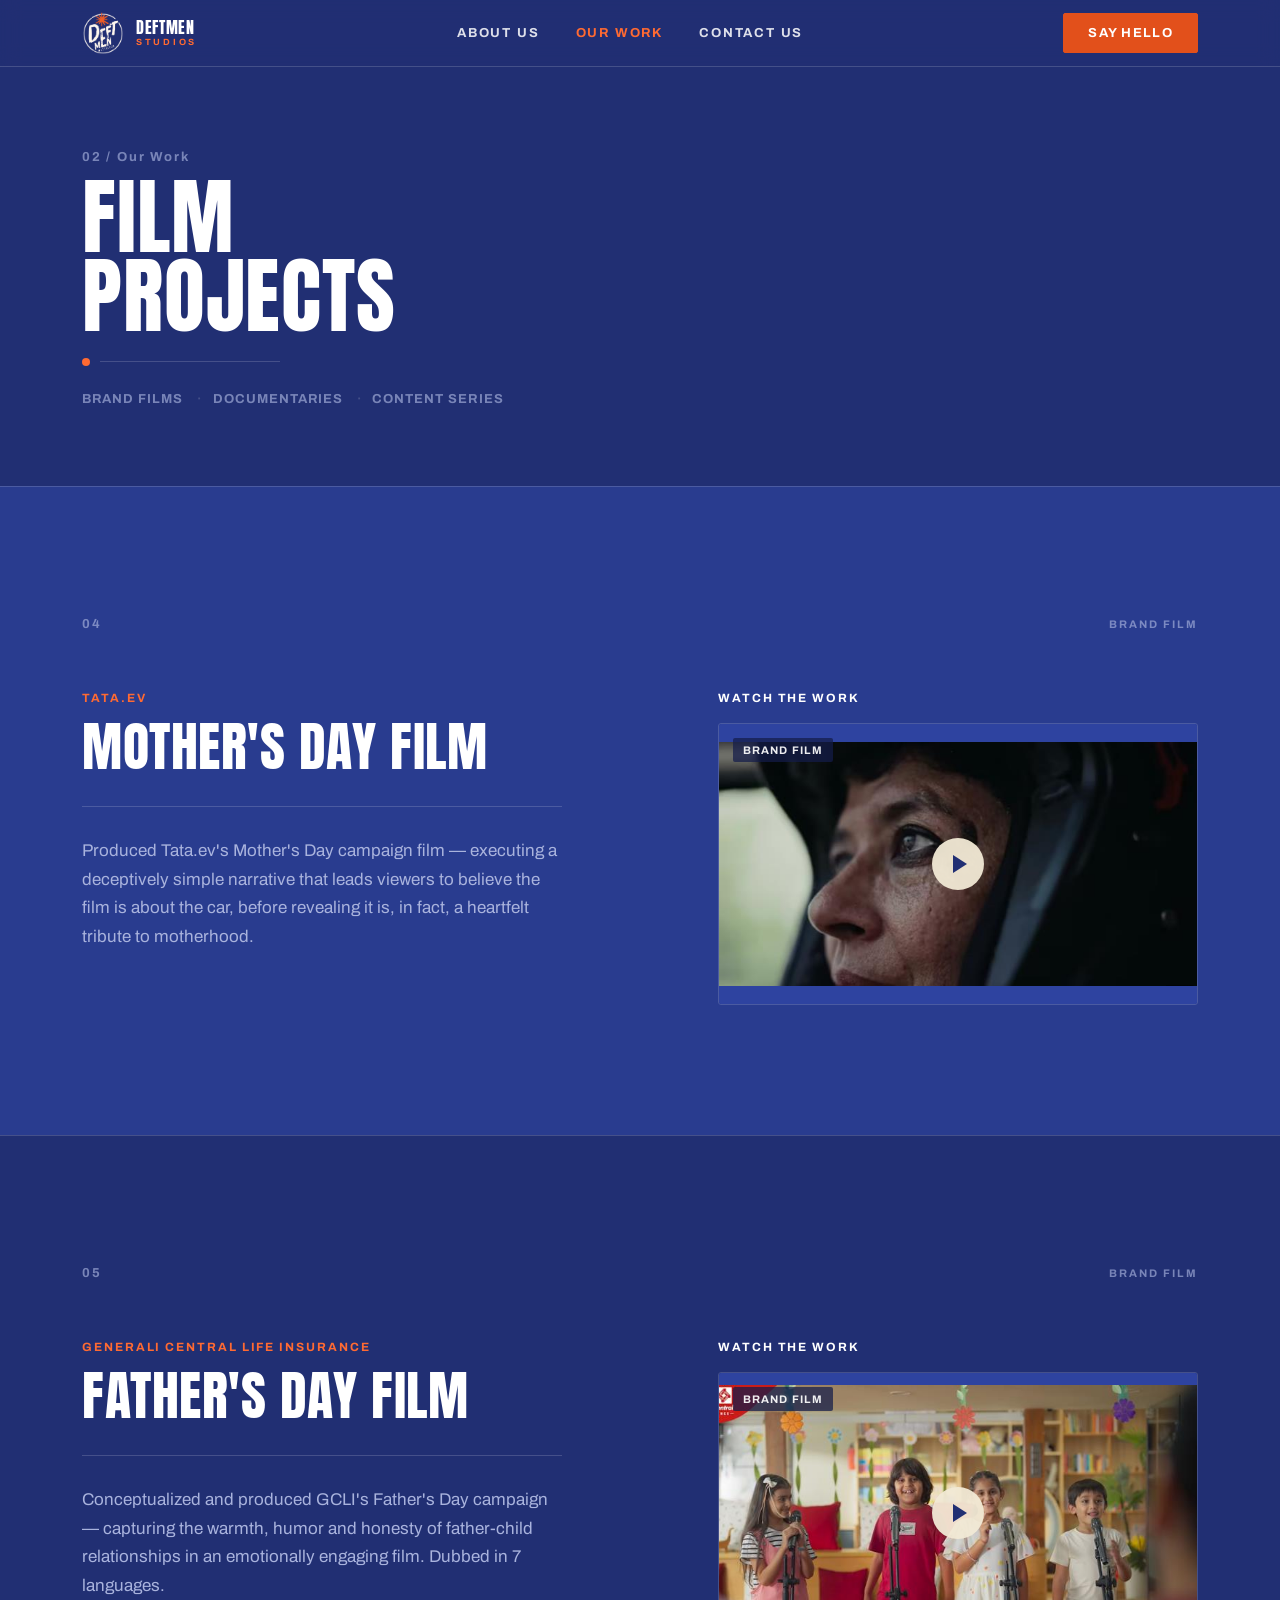
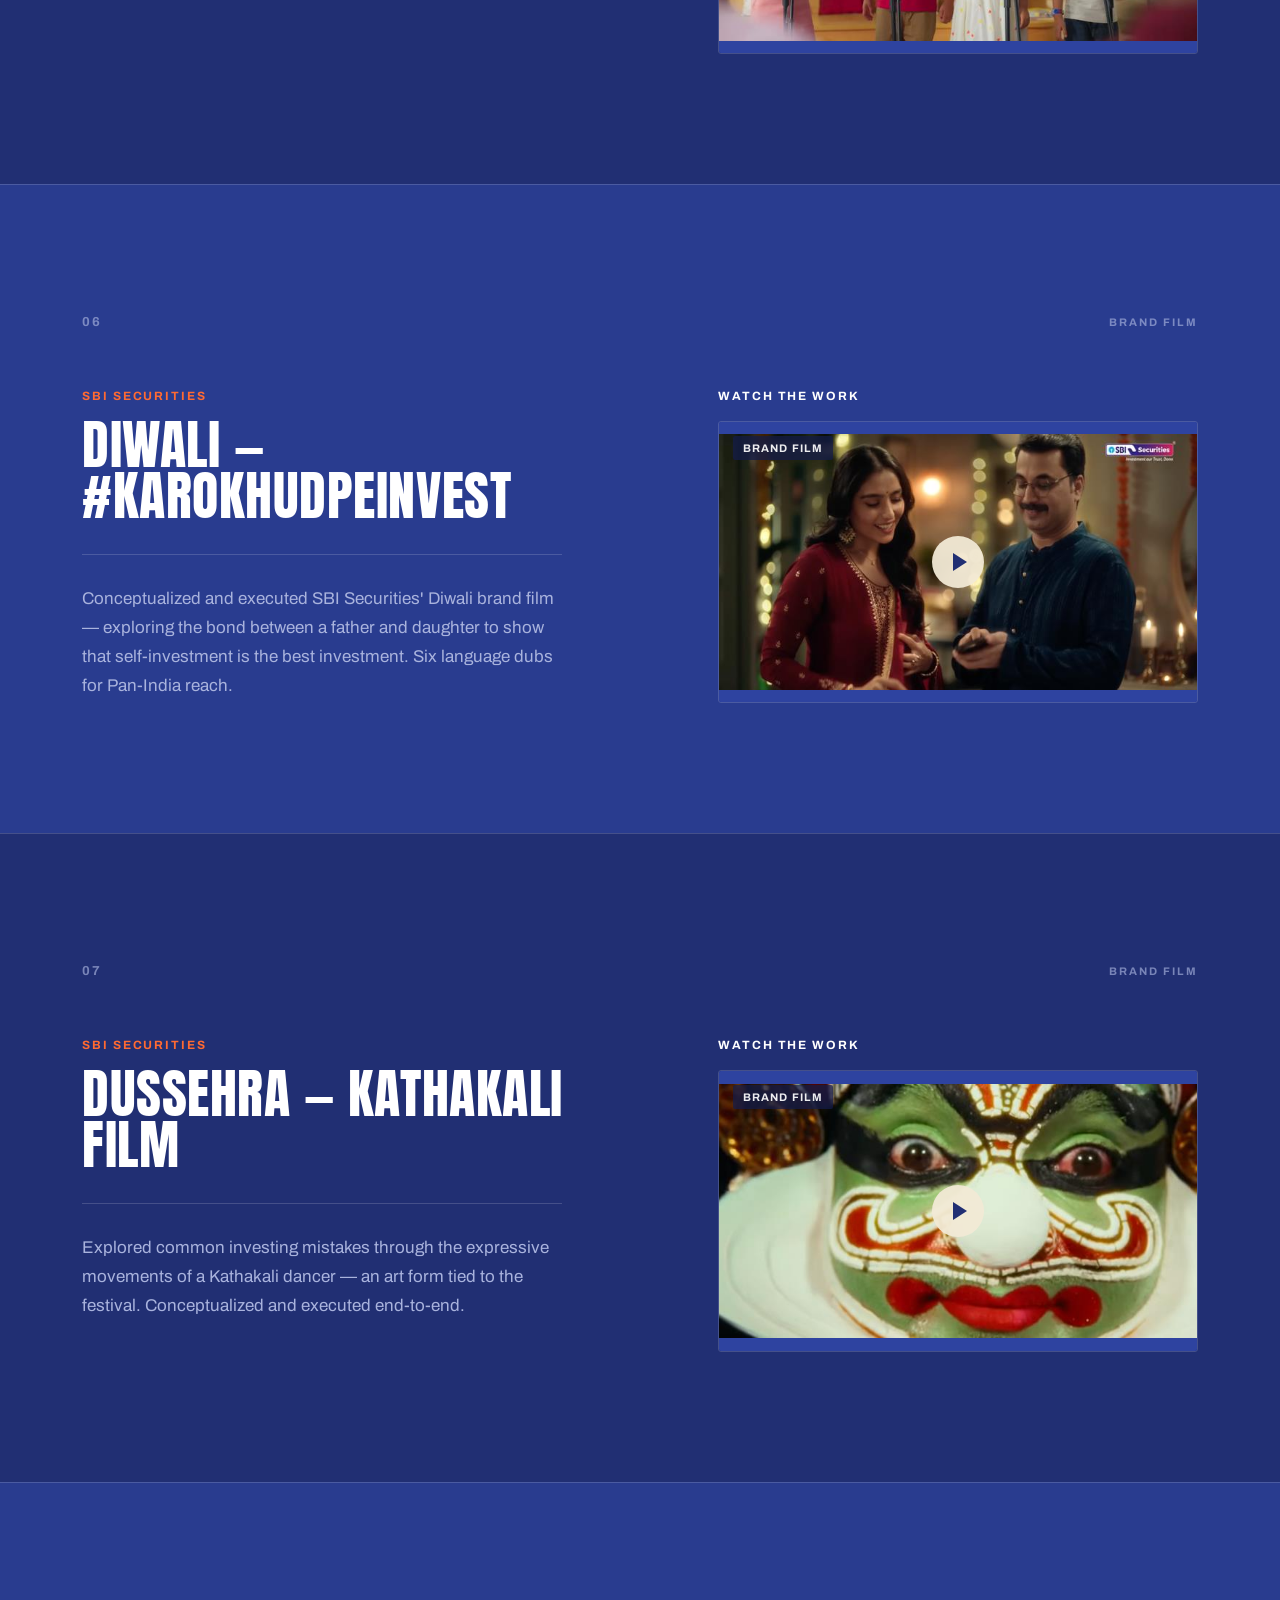
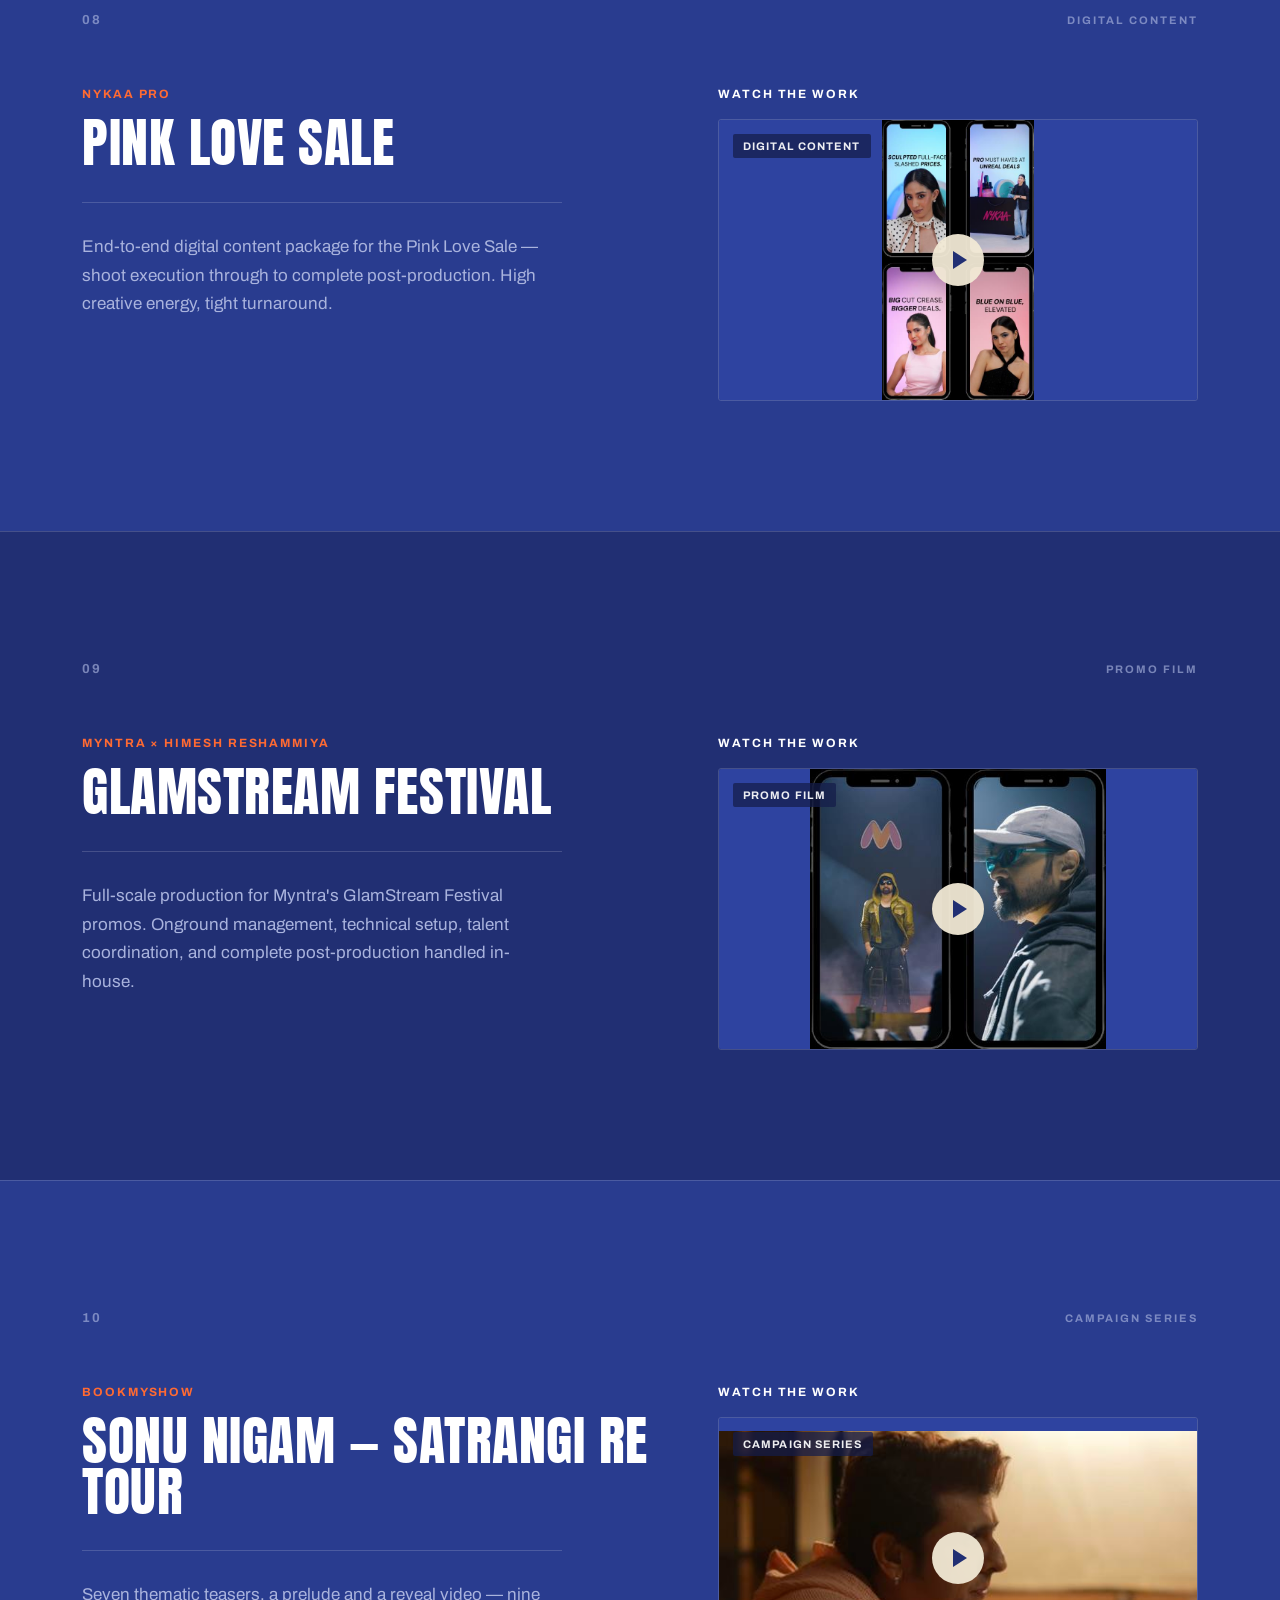
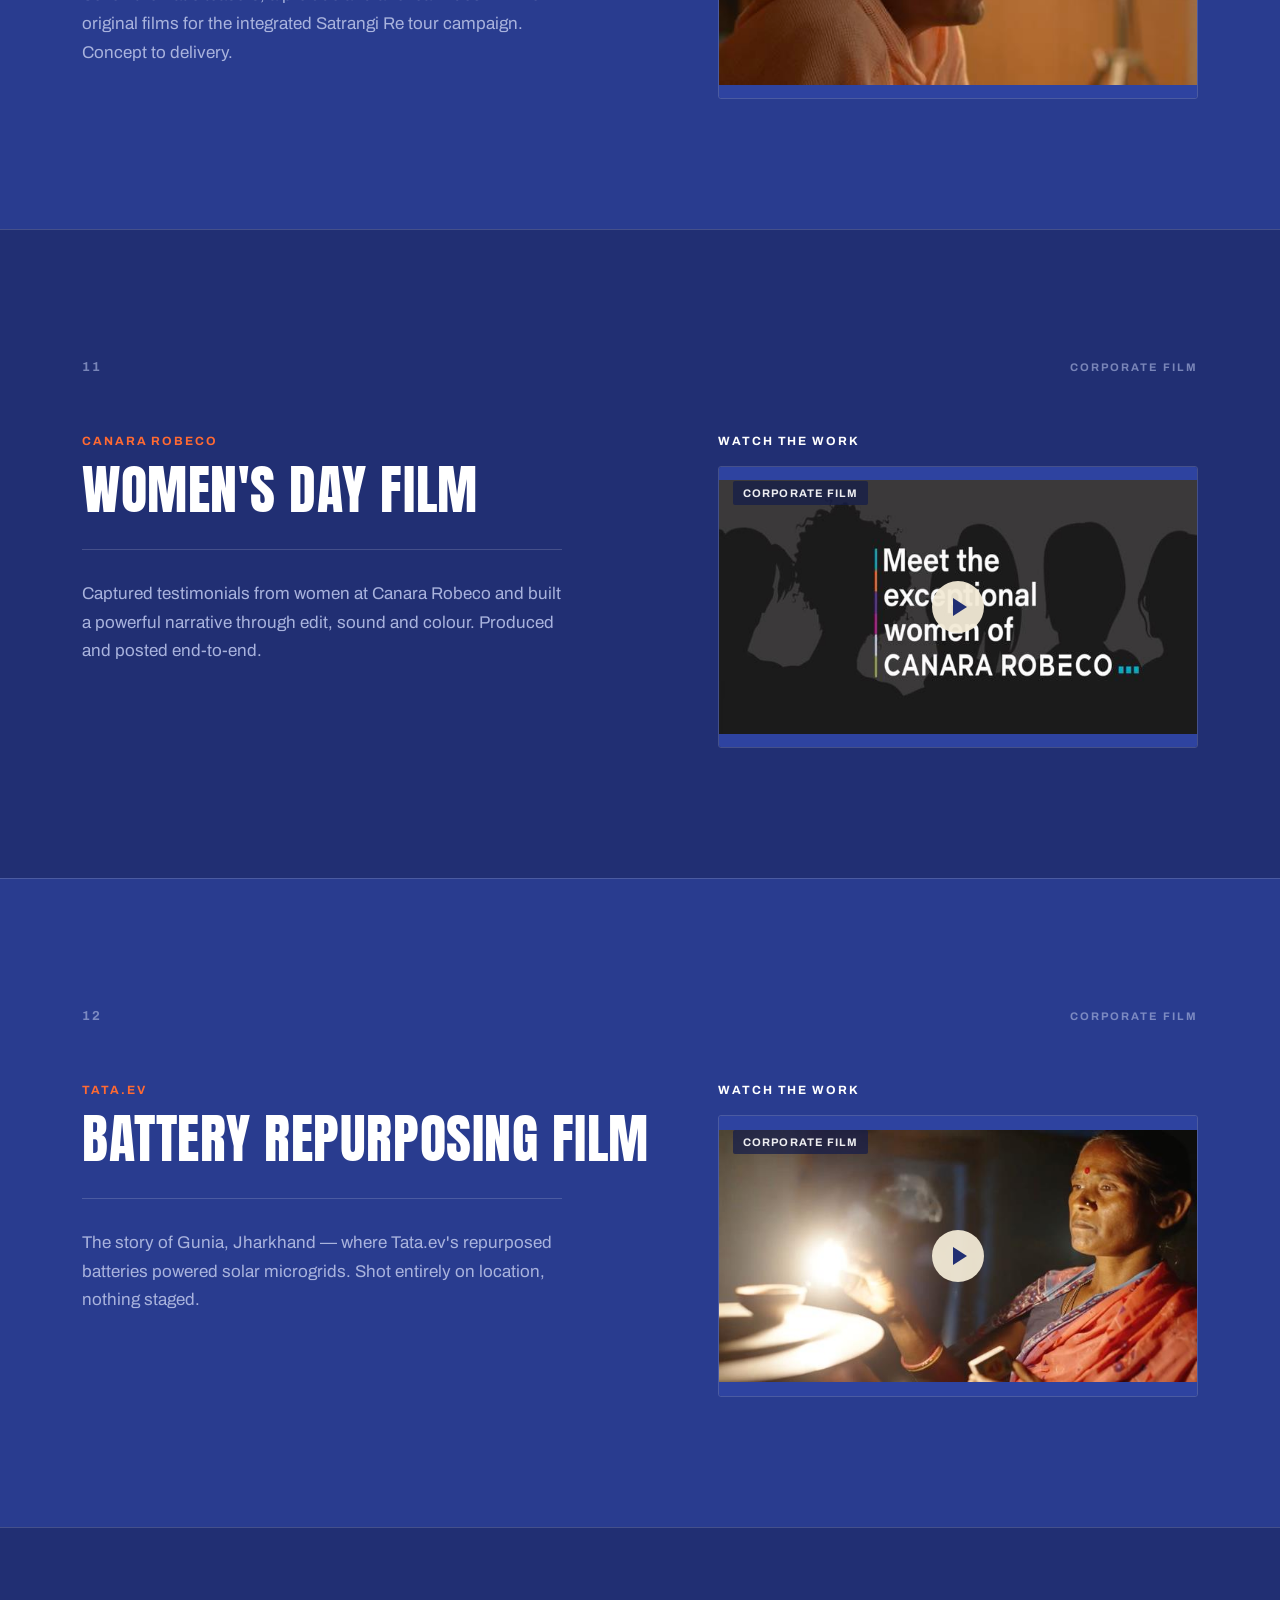
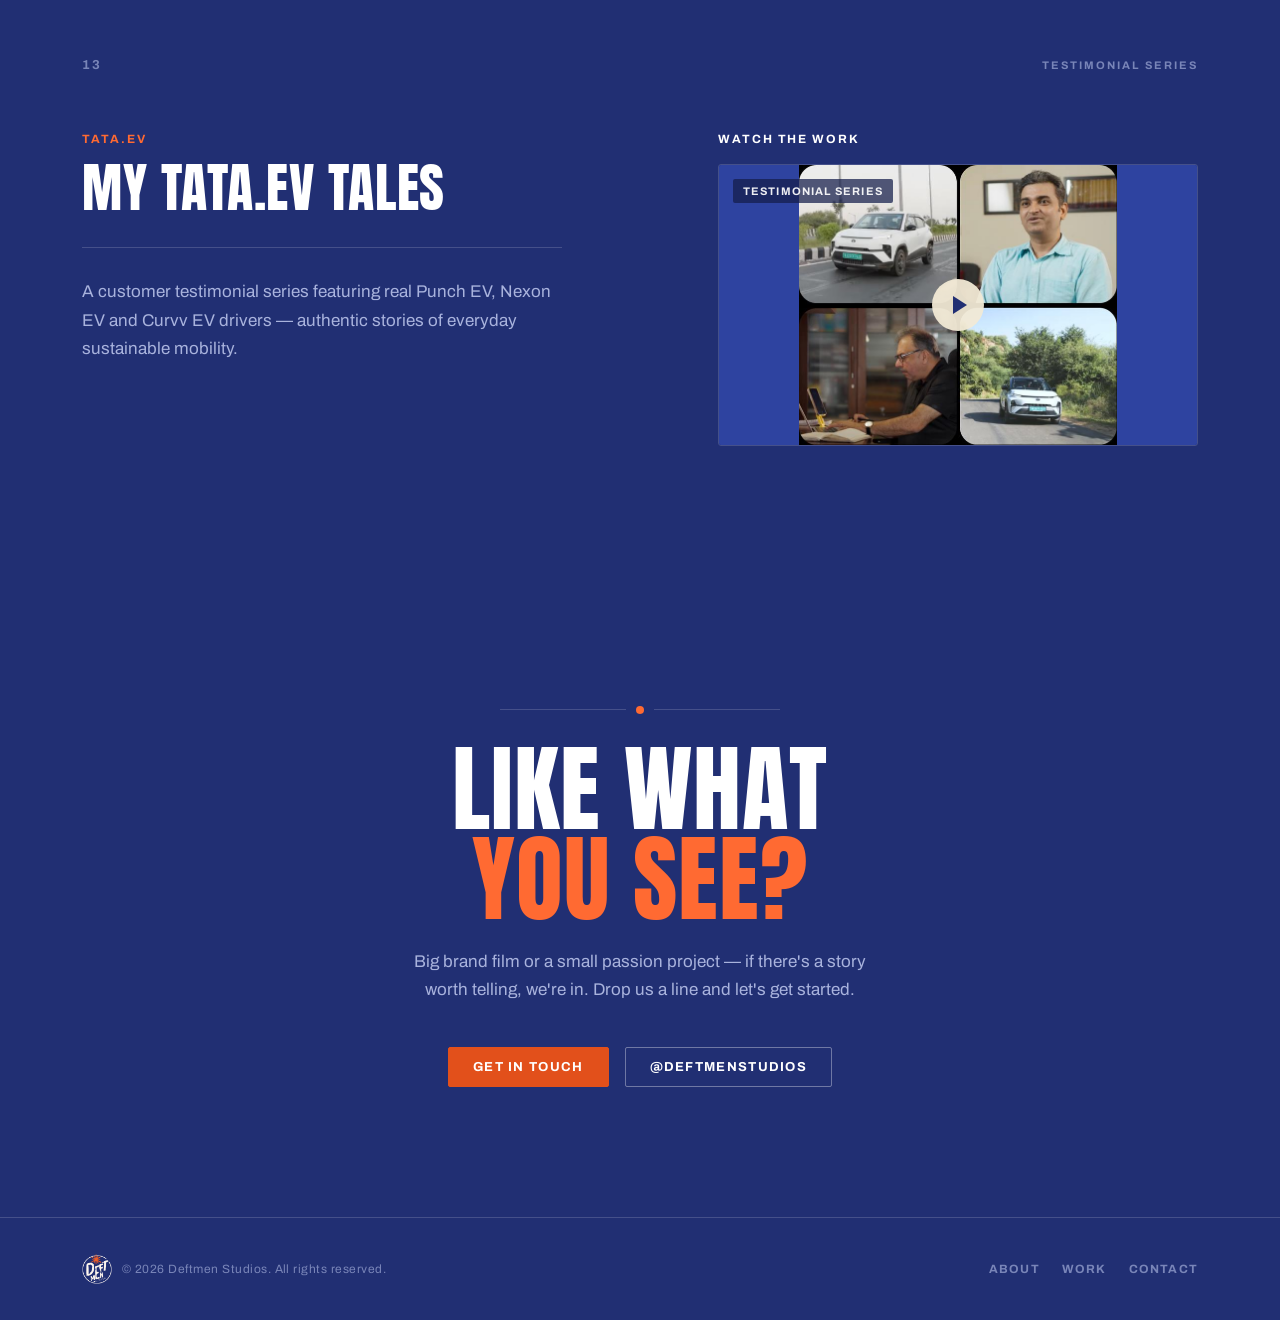
==== commit 9a4acd49: "Add files via upload" ====
--- a/work.html
+++ b/work.html
@@ -3,582 +3,16 @@
 <head>
 <meta charset="UTF-8">
 <meta name="viewport" content="width=device-width, initial-scale=1.0">
-<title>Deftmen Studios — Creative Production House</title>
-<meta name="description" content="Deftmen Studios is a creative production house making brand films, campaigns and digital content that hit the right chord.">
+<title>Our Work — Deftmen Studios</title>
+<meta name="description" content="Brand films, campaigns and digital content by Deftmen Studios for Tata.ev, Myntra, BookMyShow, Nykaa Pro, SBI Securities and more.">
 <link rel="icon" type="image/png" sizes="32x32" href="assets/favicon-32.png">
 <link rel="icon" type="image/png" sizes="16x16" href="assets/favicon-16.png">
 <link rel="apple-touch-icon" sizes="180x180" href="assets/favicon-180.png">
 <link rel="preconnect" href="https://fonts.googleapis.com">
 <link rel="preconnect" href="https://fonts.gstatic.com" crossorigin>
 <link href="https://fonts.googleapis.com/css2?family=Anton&family=Archivo:ital,wght@0,400;0,500;0,600;0,700;0,800;1,400&display=swap" rel="stylesheet">
-<style>
-  :root{
-    --navy-deep:#FEF7F0;
-    --navy-mid:#F7ECDD;
-    --navy-card:#F3E7D2;
-    --navy-line: rgba(33,62,151,0.15);
-    --orange:#EF5C26;
-    --orange-bright:#FF6A32;
-    --cream:#FEF7F0;
-    --white:#213E97;
-    --muted:#4A578F;
-    --muted-dim: rgba(33,62,151,0.6);
-    --maxw: 1180px;
-    --display: 'Anton', 'Archivo Narrow', sans-serif;
-    --body: 'Archivo', sans-serif;
-  }
-
-  *{margin:0;padding:0;box-sizing:border-box;}
-
-  html{scroll-behavior:smooth;}
-
-  body{
-    background:var(--navy-deep);
-    color:var(--white);
-    font-family:var(--body);
-    -webkit-font-smoothing:antialiased;
-    overflow-x:hidden;
-  }
-
-  a{color:inherit;text-decoration:none;}
-  img{display:block;max-width:100%;}
-
-  .wrap{
-    max-width:var(--maxw);
-    margin:0 auto;
-    padding:0 32px;
-  }
-
-  h1,h2,h3{
-    font-family:var(--display);
-    text-transform:uppercase;
-    font-weight:400;
-    letter-spacing:0.01em;
-    line-height:0.94;
-  }
-
-  .eyebrow{
-    font-family:var(--body);
-    font-weight:700;
-    letter-spacing:0.22em;
-    text-transform:uppercase;
-    font-size:12px;
-    color:var(--orange-bright);
-  }
-
-  .muted{color:var(--muted);}
-
-  .rule{
-    display:flex;
-    align-items:center;
-    gap:10px;
-  }
-  .rule .dot{
-    width:8px;height:8px;border-radius:50%;
-    background:var(--orange-bright);
-    flex-shrink:0;
-  }
-  .rule .line{
-    height:1px;
-    background:var(--navy-line);
-    flex:1;
-  }
-  .rule.short .line{max-width:180px;}
-
-  @keyframes float-logo{
-    0%,100%{transform:translateY(0) rotate(0deg);}
-    50%{transform:translateY(-10px) rotate(3deg);}
-  }
-
-  /* ---------- NAV ---------- */
-  header{
-    position:fixed;
-    top:0;left:0;right:0;
-    z-index:100;
-    background:rgba(33,62,151,0.94);
-    backdrop-filter:blur(10px);
-    border-bottom:1px solid rgba(255,255,255,0.12);
-  }
-  .nav{
-    display:flex;
-    align-items:center;
-    justify-content:space-between;
-    padding:12px 32px;
-    max-width:var(--maxw);
-    margin:0 auto;
-  }
-  .brand{
-    display:flex;
-    align-items:center;
-    gap:12px;
-  }
-  .brand-badge{width:42px;height:42px;flex-shrink:0;object-fit:contain;}
-  .brand-name{
-    font-family:var(--display);
-    font-size:16px;
-    letter-spacing:0.04em;
-    line-height:1;
-    color:#FFFFFF;
-  }
-  .brand-name span{display:block;color:var(--orange-bright);font-size:9px;letter-spacing:0.3em;margin-top:3px;font-family:var(--body);font-weight:700;}
-
-  nav.links{
-    display:flex;
-    gap:36px;
-    font-size:13px;
-    font-weight:700;
-    letter-spacing:0.14em;
-    text-transform:uppercase;
-  }
-  nav.links a{
-    color:#FFFFFF;
-    opacity:0.85;
-    transition:opacity .2s, color .2s;
-  }
-  nav.links a:hover{opacity:1;color:var(--orange-bright);}
-
-  .btn{
-    display:inline-flex;
-    align-items:center;
-    gap:8px;
-    background:var(--orange);
-    color:#FFFFFF;
-    font-weight:700;
-    font-size:13px;
-    letter-spacing:0.1em;
-    text-transform:uppercase;
-    padding:12px 24px;
-    border-radius:2px;
-    border:1px solid var(--orange);
-    transition:transform .18s ease, background .18s ease, box-shadow .18s ease;
-    cursor:pointer;
-  }
-  .btn:hover{background:var(--orange-bright);transform:translateY(-2px);box-shadow:0 10px 24px -8px rgba(255,106,50,0.6);}
-  .btn.ghost{background:transparent;color:var(--white);border:1px solid rgba(33,62,151,0.35);}
-  .btn.ghost:hover{background:rgba(33,62,151,0.06);box-shadow:none;border-color:var(--orange-bright);color:var(--orange);}
-
-  /* ---------- HERO ---------- */
-  .hero{
-    position:relative;
-    min-height:100vh;
-    display:flex;
-    align-items:center;
-    padding-top:90px;
-    overflow:hidden;
-  }
-  .hero::before{
-    content:"";
-    position:absolute;
-    inset:0;
-    background:
-      radial-gradient(circle at 78% 18%, rgba(239,92,38,0.14), transparent 42%),
-      radial-gradient(circle at 8% 88%, rgba(33,62,151,0.10), transparent 45%);
-    pointer-events:none;
-  }
-  .hero-watermark{
-    position:absolute;
-    top:50%;left:80%;
-    width:640px;height:auto;
-    transform:translate(-50%,-50%);
-    opacity:0.07;
-    animation:float-logo 8s ease-in-out infinite;
-    pointer-events:none;
-  }
-
-  .hero-inner{
-    position:relative;
-    z-index:2;
-    width:100%;
-  }
-  .hero .eyebrow{margin-bottom:22px;display:flex;align-items:center;gap:10px;}
-  .hero .eyebrow .dot{width:7px;height:7px;border-radius:50%;background:var(--orange-bright);}
-
-  .hero h1{
-    font-size:clamp(52px, 9.6vw, 128px);
-    color:var(--white);
-  }
-  .hero h1 .accent{color:var(--orange-bright);display:block;}
-
-  .hero-sub{
-    max-width:520px;
-    margin-top:28px;
-    font-size:18px;
-    line-height:1.6;
-    color:var(--muted);
-  }
-
-  .hero-actions{
-    display:flex;
-    gap:16px;
-    margin-top:40px;
-    flex-wrap:wrap;
-  }
-
-  .hero-clients{
-    margin-top:80px;
-    padding-top:28px;
-    border-top:1px solid var(--navy-line);
-    display:flex;
-    flex-wrap:wrap;
-    gap:14px 34px;
-    font-family:var(--body);
-    font-weight:700;
-    letter-spacing:0.08em;
-    font-size:13px;
-    color:var(--muted-dim);
-    text-transform:uppercase;
-  }
-
-  /* ---------- SECTION SHELL ---------- */
-  section{
-    position:relative;
-    padding:130px 0;
-  }
-  .section-num{
-    font-family:var(--body);
-    font-size:13px;
-    font-weight:700;
-    letter-spacing:0.14em;
-    color:var(--muted-dim);
-  }
-  .section-title{
-    font-size:clamp(38px, 6vw, 64px);
-    margin-top:14px;
-    margin-bottom:22px;
-    color:var(--white);
-  }
-
-  /* ---------- ABOUT ---------- */
-  .about{
-    background:var(--navy-mid);
-    border-top:1px solid var(--navy-line);
-    border-bottom:1px solid var(--navy-line);
-  }
-  .about-grid{
-    display:grid;
-    grid-template-columns:1.15fr 0.85fr;
-    gap:70px;
-    align-items:center;
-  }
-  .about-grid > div{min-width:0;}
-  .about-copy p{
-    color:var(--muted);
-    font-size:17px;
-    line-height:1.75;
-    margin-bottom:20px;
-    max-width:540px;
-  }
-  .about-copy p:last-of-type{margin-bottom:0;}
-  .about-copy strong{color:var(--white);font-weight:700;}
-
-  .about-visual{
-    display:flex;
-    align-items:center;
-    justify-content:center;
-  }
-  .about-badge{
-    width:100%;
-    max-width:320px;
-    animation:float-logo 6s ease-in-out infinite;
-  }
-
-  .about-stats{
-    display:grid;
-    grid-template-columns:repeat(3,1fr);
-    gap:24px;
-    margin-top:56px;
-    padding-top:44px;
-    border-top:1px solid var(--navy-line);
-  }
-  .stat-num{
-    font-family:var(--display);
-    font-size:44px;
-    color:var(--orange-bright);
-  }
-  .stat-label{
-    font-size:12px;
-    letter-spacing:0.12em;
-    text-transform:uppercase;
-    color:var(--muted-dim);
-    margin-top:6px;
-    font-weight:700;
-  }
-
-  /* ---------- WORK INTRO (mirrors deck slide 03) ---------- */
-  .work-intro{
-    background:var(--navy-deep);
-    padding-bottom:80px;
-  }
-  .work-intro .section-title{font-size:clamp(44px, 8vw, 84px);}
-  .work-intro-tags{
-    display:flex;
-    gap:10px;
-    flex-wrap:wrap;
-    font-size:13px;
-    font-weight:700;
-    letter-spacing:0.08em;
-    text-transform:uppercase;
-    color:var(--muted-dim);
-    margin-top:26px;
-  }
-  .work-intro-tags span::after{content:"·";margin-left:14px;color:var(--navy-line);}
-  .work-intro-tags span:last-child::after{content:none;}
-
-  /* ---------- PROJECT SECTIONS (one per deck slide) ---------- */
-  .project{
-    border-top:1px solid var(--navy-line);
-  }
-  .project.bg-a{background:var(--navy-mid);}
-  .project.bg-b{background:var(--navy-deep);}
-
-  .project-top{
-    display:flex;
-    justify-content:space-between;
-    align-items:center;
-    margin-bottom:60px;
-  }
-  .project-num{
-    font-family:var(--body);
-    font-weight:700;
-    font-size:13px;
-    letter-spacing:0.14em;
-    color:var(--muted-dim);
-  }
-  .project-tag{
-    font-size:11px;
-    font-weight:700;
-    letter-spacing:0.18em;
-    text-transform:uppercase;
-    color:var(--muted-dim);
-  }
-
-  .project-grid{
-    display:grid;
-    grid-template-columns:1.2fr 1fr;
-    gap:60px;
-    align-items:start;
-  }
-  .project-grid > div{min-width:0;}
-  .project-title{overflow-wrap:break-word;word-break:break-word;}
-  .project-client{
-    font-size:12px;
-    font-weight:700;
-    letter-spacing:0.16em;
-    text-transform:uppercase;
-    color:var(--orange-bright);
-    margin-bottom:16px;
-  }
-  .project-title{
-    font-size:clamp(34px, 4.6vw, 54px);
-    color:var(--white);
-    margin-bottom:34px;
-  }
-  .project-desc{
-    color:var(--muted);
-    font-size:17px;
-    line-height:1.7;
-    max-width:480px;
-    padding-top:30px;
-    border-top:1px solid var(--navy-line);
-  }
-
-  .project-watch-label{
-    font-size:12px;
-    font-weight:700;
-    letter-spacing:0.16em;
-    text-transform:uppercase;
-    color:var(--white);
-    margin-bottom:18px;
-    display:block;
-  }
-  .project-thumb-link{
-    display:block;
-    border-radius:3px;
-    overflow:hidden;
-    border:1px solid var(--navy-line);
-    transition:transform .25s ease, border-color .25s ease;
-  }
-  .project-thumb-link:hover{transform:translateY(-4px);border-color:var(--orange-bright);}
-  .project-thumb{
-    width:100%;
-    aspect-ratio:16/10;
-    position:relative;
-    display:flex;
-    align-items:flex-end;
-    padding:16px;
-  }
-  .project-thumb .play{
-    width:52px;height:52px;
-    border-radius:50%;
-    background:rgba(243,234,214,0.94);
-    display:flex;align-items:center;justify-content:center;
-    position:absolute;
-    top:50%;left:50%;
-    transform:translate(-50%,-50%);
-    transition:transform .25s ease;
-  }
-  .project-thumb-link:hover .play{transform:translate(-50%,-50%) scale(1.08);}
-  .project-thumb .play::before{
-    content:"";
-    border-style:solid;
-    border-width:9px 0 9px 14px;
-    border-color:transparent transparent transparent #213E97;
-    margin-left:3px;
-  }
-  .project-thumb-tag{
-    position:relative;
-    z-index:1;
-    font-size:11px;
-    font-weight:700;
-    letter-spacing:0.1em;
-    text-transform:uppercase;
-    color:rgba(255,255,255,0.92);
-    background:rgba(20,28,74,0.55);
-    padding:6px 10px;
-    border-radius:2px;
-  }
-
-  /* ---------- PROCESS STRIP ---------- */
-  .process{
-    background:var(--navy-mid);
-    border-top:1px solid var(--navy-line);
-    border-bottom:1px solid var(--navy-line);
-  }
-  .process-grid{
-    display:grid;
-    grid-template-columns:repeat(4,1fr);
-    gap:0;
-  }
-  .process-item{
-    padding:0 28px 0 0;
-    border-right:1px solid var(--navy-line);
-  }
-  .process-item:last-child{border-right:none;padding-right:0;}
-  .process-item .num{
-    font-family:var(--display);
-    color:var(--orange-bright);
-    font-size:20px;
-    margin-bottom:16px;
-  }
-  .process-item h3{
-    font-size:20px;
-    margin-bottom:10px;
-  }
-  .process-item p{
-    color:var(--muted);
-    font-size:14.5px;
-    line-height:1.6;
-  }
-
-  /* ---------- CONTACT ---------- */
-  .contact{
-    text-align:center;
-    background:var(--navy-deep);
-  }
-  .contact .rule{max-width:280px;margin:0 auto 30px;}
-  .contact h2{
-    font-size:clamp(42px, 8vw, 96px);
-    color:var(--white);
-  }
-  .contact h2 .accent{color:var(--orange-bright);}
-  .contact-sub{
-    max-width:480px;
-    margin:24px auto 0;
-    color:var(--muted);
-    font-size:17px;
-    line-height:1.6;
-  }
-  .contact-actions{
-    display:flex;
-    gap:16px;
-    justify-content:center;
-    margin-top:44px;
-    flex-wrap:wrap;
-  }
-  .contact-details{
-    margin-top:70px;
-    display:flex;
-    justify-content:center;
-    gap:48px;
-    flex-wrap:wrap;
-    padding-top:44px;
-    border-top:1px solid var(--navy-line);
-    max-width:760px;
-    margin-left:auto;
-    margin-right:auto;
-  }
-  .contact-detail-label{
-    font-size:11px;
-    font-weight:700;
-    letter-spacing:0.14em;
-    text-transform:uppercase;
-    color:var(--muted-dim);
-    margin-bottom:8px;
-  }
-  .contact-detail-value{
-    font-size:16px;
-    font-weight:600;
-  }
-  .contact-detail-value a:hover{color:var(--orange-bright);}
-
-  /* ---------- FOOTER ---------- */
-  footer{
-    border-top:1px solid var(--navy-line);
-    padding:36px 0;
-  }
-  .footer-inner{
-    display:flex;
-    align-items:center;
-    justify-content:space-between;
-    flex-wrap:wrap;
-    gap:16px;
-  }
-  .footer-brand{display:flex;align-items:center;gap:10px;}
-  .footer-brand img{width:30px;height:30px;object-fit:contain;}
-  .footer-copy{
-    font-size:12px;
-    color:var(--muted-dim);
-    letter-spacing:0.04em;
-  }
-  .footer-social{
-    display:flex;
-    gap:22px;
-    font-size:12px;
-    font-weight:700;
-    letter-spacing:0.1em;
-    text-transform:uppercase;
-    color:var(--muted-dim);
-  }
-  .footer-social a:hover{color:var(--orange-bright);}
-
-  /* ---------- RESPONSIVE ---------- */
-  @media (max-width: 880px){
-    .about-grid{grid-template-columns:1fr;gap:48px;}
-    .about-visual{order:-1;max-width:220px;margin:0 auto;}
-    .project-grid{grid-template-columns:1fr;gap:36px;}
-    .project-desc{max-width:none;}
-    .process-grid{grid-template-columns:1fr 1fr;gap:36px 0;}
-    .process-item{border-right:none;padding-right:0;}
-    .process-item:nth-child(odd){padding-right:24px;}
-  }
-
-  @media (max-width: 720px){
-    nav.links{display:none;}
-    .wrap{padding:0 22px;}
-    section{padding:80px 0;}
-    .about-stats{grid-template-columns:1fr;gap:26px;}
-    .contact-details{gap:30px;flex-direction:column;align-items:center;}
-    .process-grid{grid-template-columns:1fr;}
-    .process-item{padding-right:0 !important;}
-    .project-top{margin-bottom:36px;}
-  }
-
-  @media (prefers-reduced-motion: reduce){
-    *{animation-duration:0.001ms !important; animation-iteration-count:1 !important; transition-duration:0.001ms !important; scroll-behavior:auto !important;}
-  }
-
-  :focus-visible{outline:2px solid var(--orange-bright);outline-offset:3px;}
-</style>
+<link rel="stylesheet" href="assets/styles.css">
+</head>
 <body>
 
 <!-- ================= NAV ================= -->
@@ -590,7 +24,7 @@
     </a>
     <nav class="links">
       <a href="index.html#about">About Us</a>
-      <a href="work.html">Our Work</a>
+      <a href="work.html" class="active">Our Work</a>
       <a href="index.html#contact">Contact Us</a>
     </nav>
     <a href="index.html#contact" class="btn">Say Hello</a>
@@ -598,7 +32,7 @@
 </header>
 
 <!-- ================= WORK INTRO ================= -->
-<section class="work-intro" id="work" style="padding-top:180px;">
+<section class="work-intro" id="top" style="padding-top:150px;">
   <div class="wrap">
     <div class="section-num">02 / Our Work</div>
     <h2 class="section-title">Film<br>Projects</h2>
@@ -625,8 +59,9 @@
       <div>
         <span class="project-watch-label">Watch the Work</span>
         <a class="project-thumb-link" href="https://www.instagram.com/deftmenstudios/" target="_blank" rel="noopener">
-          <div class="project-thumb" style="background:linear-gradient(135deg,#3a2118,#c95a2e);">
+          <div class="project-thumb">
             <span class="project-thumb-tag">Brand Film</span>
+            <img src="assets/work/04-tata-mothers-day.jpg" alt="Tata.ev Mother's Day Film still" loading="lazy">
             <div class="play"></div>
           </div>
         </a>
@@ -651,8 +86,9 @@
       <div>
         <span class="project-watch-label">Watch the Work</span>
         <a class="project-thumb-link" href="https://www.instagram.com/deftmenstudios/" target="_blank" rel="noopener">
-          <div class="project-thumb" style="background:linear-gradient(135deg,#7a2b1e,#e07a2f);">
+          <div class="project-thumb">
             <span class="project-thumb-tag">Brand Film</span>
+            <img src="assets/work/05-generali-fathers-day.jpg" alt="Generali Central Father's Day Film still" loading="lazy">
             <div class="play"></div>
           </div>
         </a>
@@ -677,8 +113,9 @@
       <div>
         <span class="project-watch-label">Watch the Work</span>
         <a class="project-thumb-link" href="https://www.instagram.com/deftmenstudios/" target="_blank" rel="noopener">
-          <div class="project-thumb" style="background:linear-gradient(135deg,#2a1a3a,#e2501b);">
+          <div class="project-thumb">
             <span class="project-thumb-tag">Brand Film</span>
+            <img src="assets/work/06-sbi-diwali.jpg" alt="SBI Securities Diwali Film still" loading="lazy">
             <div class="play"></div>
           </div>
         </a>
@@ -703,8 +140,9 @@
       <div>
         <span class="project-watch-label">Watch the Work</span>
         <a class="project-thumb-link" href="https://www.instagram.com/deftmenstudios/" target="_blank" rel="noopener">
-          <div class="project-thumb" style="background:linear-gradient(135deg,#1f4d3a,#e2501b);">
+          <div class="project-thumb">
             <span class="project-thumb-tag">Brand Film</span>
+            <img src="assets/work/07-sbi-dussehra.jpg" alt="SBI Securities Dussehra Kathakali Film still" loading="lazy">
             <div class="play"></div>
           </div>
         </a>
@@ -729,8 +167,9 @@
       <div>
         <span class="project-watch-label">Watch the Work</span>
         <a class="project-thumb-link" href="https://www.instagram.com/deftmenstudios/" target="_blank" rel="noopener">
-          <div class="project-thumb" style="background:linear-gradient(135deg,#8a1f5c,#ff6a32);">
+          <div class="project-thumb">
             <span class="project-thumb-tag">Digital Content</span>
+            <img src="assets/work/08-nykaa-pink-love.jpg" alt="Nykaa Pro Pink Love Sale content still" loading="lazy">
             <div class="play"></div>
           </div>
         </a>
@@ -755,8 +194,9 @@
       <div>
         <span class="project-watch-label">Watch the Work</span>
         <a class="project-thumb-link" href="https://www.instagram.com/deftmenstudios/" target="_blank" rel="noopener">
-          <div class="project-thumb" style="background:linear-gradient(135deg,#1a2a5c,#e2501b);">
+          <div class="project-thumb">
             <span class="project-thumb-tag">Promo Film</span>
+            <img src="assets/work/09-myntra-glamstream.jpg" alt="Myntra GlamStream Festival still" loading="lazy">
             <div class="play"></div>
           </div>
         </a>
@@ -781,8 +221,9 @@
       <div>
         <span class="project-watch-label">Watch the Work</span>
         <a class="project-thumb-link" href="https://www.instagram.com/deftmenstudios/" target="_blank" rel="noopener">
-          <div class="project-thumb" style="background:linear-gradient(135deg,#3d2a12,#e2501b);">
+          <div class="project-thumb">
             <span class="project-thumb-tag">Campaign Series</span>
+            <img src="assets/work/10-bookmyshow-sonu-nigam.jpg" alt="BookMyShow Sonu Nigam Satrangi Re Tour still" loading="lazy">
             <div class="play"></div>
           </div>
         </a>
@@ -807,21 +248,49 @@
       <div>
         <span class="project-watch-label">Watch the Work</span>
         <a class="project-thumb-link" href="https://www.instagram.com/reel/DILjeXpi_T3/" target="_blank" rel="noopener">
-          <div class="project-thumb" style="background:linear-gradient(135deg,#242424,#3fc0b0);">
+          <div class="project-thumb">
             <span class="project-thumb-tag">Corporate Film</span>
-            <div class="play"></div>
-          </div>
-        </a>
-      </div>
-    </div>
-  </div>
-</section>
-
-<!-- ================= PROJECT 12 — Tata.ev My Tata.ev Tales ================= -->
+            <img src="assets/work/11-canara-womens-day.jpg" alt="Canara Robeco Women's Day Film still" loading="lazy">
+            <div class="play"></div>
+          </div>
+        </a>
+      </div>
+    </div>
+  </div>
+</section>
+
+<!-- ================= PROJECT 12 — Tata.ev Battery Repurposing ================= -->
 <section class="project bg-a">
   <div class="wrap">
     <div class="project-top">
       <div class="project-num">12</div>
+      <div class="project-tag">Corporate Film</div>
+    </div>
+    <div class="project-grid">
+      <div>
+        <div class="project-client">Tata.ev</div>
+        <h3 class="project-title">Battery Repurposing Film</h3>
+        <p class="project-desc">The story of Gunia, Jharkhand — where Tata.ev's repurposed batteries powered solar microgrids. Shot entirely on location, nothing staged.</p>
+      </div>
+      <div>
+        <span class="project-watch-label">Watch the Work</span>
+        <a class="project-thumb-link" href="https://www.instagram.com/deftmenstudios/" target="_blank" rel="noopener">
+          <div class="project-thumb">
+            <span class="project-thumb-tag">Corporate Film</span>
+            <img src="assets/work/12-tata-battery.jpg" alt="Tata.ev Battery Repurposing Film still" loading="lazy">
+            <div class="play"></div>
+          </div>
+        </a>
+      </div>
+    </div>
+  </div>
+</section>
+
+<!-- ================= PROJECT 13 — Tata.ev My Tata.ev Tales ================= -->
+<section class="project bg-b">
+  <div class="wrap">
+    <div class="project-top">
+      <div class="project-num">13</div>
       <div class="project-tag">Testimonial Series</div>
     </div>
     <div class="project-grid">
@@ -833,17 +302,18 @@
       <div>
         <span class="project-watch-label">Watch the Work</span>
         <a class="project-thumb-link" href="https://www.instagram.com/deftmenstudios/" target="_blank" rel="noopener">
-          <div class="project-thumb" style="background:linear-gradient(135deg,#123a3a,#4fa8e2);">
+          <div class="project-thumb">
             <span class="project-thumb-tag">Testimonial Series</span>
-            <div class="play"></div>
-          </div>
-        </a>
-      </div>
-    </div>
-  </div>
-</section>
-
-<!-- ================= CONTACT CTA ================= -->
+            <img src="assets/work/13-tata-tales.jpg" alt="My Tata.ev Tales testimonial series still" loading="lazy">
+            <div class="play"></div>
+          </div>
+        </a>
+      </div>
+    </div>
+  </div>
+</section>
+
+<!-- ================= CTA ================= -->
 <section class="contact">
   <div class="wrap">
     <div class="rule"><div class="line"></div><div class="dot"></div><div class="line"></div></div>
--- a/assets/styles.css
+++ b/assets/styles.css
@@ -0,0 +1,608 @@
+:root{
+  --navy-deep:#212F73;
+  --navy-mid:#293C8F;
+  --navy-card:#2E43A0;
+  --navy-line: rgba(255,255,255,0.16);
+  --orange:#E2501B;
+  --orange-bright:#FF6A32;
+  --cream:#F3EAD6;
+  --white:#FFFFFF;
+  --muted:#A9B3DD;
+  --muted-dim: rgba(169,179,221,0.65);
+  --maxw: 1180px;
+  --display: 'Anton', 'Archivo Narrow', sans-serif;
+  --body: 'Archivo', sans-serif;
+}
+
+*{margin:0;padding:0;box-sizing:border-box;}
+
+html{scroll-behavior:smooth;}
+
+body{
+  background:var(--navy-deep);
+  color:var(--white);
+  font-family:var(--body);
+  -webkit-font-smoothing:antialiased;
+  overflow-x:hidden;
+}
+
+a{color:inherit;text-decoration:none;}
+img{display:block;max-width:100%;}
+
+.wrap{
+  max-width:var(--maxw);
+  margin:0 auto;
+  padding:0 32px;
+}
+
+h1,h2,h3{
+  font-family:var(--display);
+  text-transform:uppercase;
+  font-weight:400;
+  letter-spacing:0.01em;
+  line-height:0.94;
+}
+
+.eyebrow{
+  font-family:var(--body);
+  font-weight:700;
+  letter-spacing:0.22em;
+  text-transform:uppercase;
+  font-size:12px;
+  color:var(--orange-bright);
+}
+
+.muted{color:var(--muted);}
+
+.rule{
+  display:flex;
+  align-items:center;
+  gap:10px;
+}
+.rule .dot{
+  width:8px;height:8px;border-radius:50%;
+  background:var(--orange-bright);
+  flex-shrink:0;
+}
+.rule .line{
+  height:1px;
+  background:var(--navy-line);
+  flex:1;
+}
+.rule.short .line{max-width:180px;}
+
+@keyframes spin{to{transform:rotate(360deg);}}
+
+/* ---------- NAV ---------- */
+header{
+  position:fixed;
+  top:0;left:0;right:0;
+  z-index:100;
+  background:rgba(33,47,115,0.82);
+  backdrop-filter:blur(10px);
+  border-bottom:1px solid var(--navy-line);
+}
+.nav{
+  display:flex;
+  align-items:center;
+  justify-content:space-between;
+  padding:12px 32px;
+  max-width:var(--maxw);
+  margin:0 auto;
+}
+.brand{
+  display:flex;
+  align-items:center;
+  gap:12px;
+}
+.brand-badge{width:42px;height:42px;flex-shrink:0;object-fit:contain;}
+.brand-name{
+  font-family:var(--display);
+  font-size:16px;
+  letter-spacing:0.04em;
+  line-height:1;
+}
+.brand-name span{display:block;color:var(--orange-bright);font-size:9px;letter-spacing:0.3em;margin-top:3px;font-family:var(--body);font-weight:700;}
+
+nav.links{
+  display:flex;
+  gap:36px;
+  font-size:13px;
+  font-weight:700;
+  letter-spacing:0.14em;
+  text-transform:uppercase;
+}
+nav.links a{
+  opacity:0.85;
+  transition:opacity .2s, color .2s;
+}
+nav.links a:hover, nav.links a.active{opacity:1;color:var(--orange-bright);}
+
+.btn{
+  display:inline-flex;
+  align-items:center;
+  gap:8px;
+  background:var(--orange);
+  color:var(--white);
+  font-weight:700;
+  font-size:13px;
+  letter-spacing:0.1em;
+  text-transform:uppercase;
+  padding:12px 24px;
+  border-radius:2px;
+  border:1px solid var(--orange);
+  transition:transform .18s ease, background .18s ease, box-shadow .18s ease;
+  cursor:pointer;
+}
+.btn:hover{background:var(--orange-bright);transform:translateY(-2px);box-shadow:0 10px 24px -8px rgba(255,106,50,0.6);}
+.btn.ghost{background:transparent;border:1px solid rgba(255,255,255,0.35);}
+.btn.ghost:hover{background:rgba(255,255,255,0.08);box-shadow:none;border-color:var(--orange-bright);}
+
+/* ---------- HERO ---------- */
+.hero{
+  position:relative;
+  min-height:100vh;
+  display:flex;
+  align-items:center;
+  padding-top:90px;
+  overflow:hidden;
+}
+.hero::before{
+  content:"";
+  position:absolute;
+  inset:0;
+  background:
+    radial-gradient(circle at 78% 18%, rgba(226,80,27,0.20), transparent 42%),
+    radial-gradient(circle at 8% 88%, rgba(46,67,160,0.55), transparent 45%);
+  pointer-events:none;
+}
+.hero-watermark{
+  position:absolute;
+  top:50%;left:80%;
+  width:640px;height:auto;
+  transform:translate(-50%,-50%);
+  opacity:0.07;
+  animation:spin 140s linear infinite;
+  pointer-events:none;
+}
+
+.hero-inner{
+  position:relative;
+  z-index:2;
+  width:100%;
+}
+.hero .eyebrow{margin-bottom:22px;display:flex;align-items:center;gap:10px;}
+.hero .eyebrow .dot{width:7px;height:7px;border-radius:50%;background:var(--orange-bright);}
+
+.hero h1{
+  font-size:clamp(52px, 9.6vw, 128px);
+  color:var(--white);
+}
+.hero h1 .accent{color:var(--orange-bright);display:block;}
+
+.hero-sub{
+  max-width:520px;
+  margin-top:28px;
+  font-size:18px;
+  line-height:1.6;
+  color:var(--muted);
+}
+
+.hero-actions{
+  display:flex;
+  gap:16px;
+  margin-top:40px;
+  flex-wrap:wrap;
+}
+
+.hero-clients{
+  margin-top:80px;
+  padding-top:28px;
+  border-top:1px solid var(--navy-line);
+  display:flex;
+  flex-wrap:wrap;
+  gap:14px 34px;
+  font-family:var(--body);
+  font-weight:700;
+  letter-spacing:0.08em;
+  font-size:13px;
+  color:var(--muted-dim);
+  text-transform:uppercase;
+}
+
+/* ---------- SECTION SHELL ---------- */
+section{
+  position:relative;
+  padding:130px 0;
+}
+.section-num{
+  font-family:var(--body);
+  font-size:13px;
+  font-weight:700;
+  letter-spacing:0.14em;
+  color:var(--muted-dim);
+}
+.section-title{
+  font-size:clamp(38px, 6vw, 64px);
+  margin-top:14px;
+  margin-bottom:22px;
+  color:var(--white);
+}
+
+/* ---------- ABOUT ---------- */
+.about{
+  background:var(--navy-mid);
+  border-top:1px solid var(--navy-line);
+  border-bottom:1px solid var(--navy-line);
+}
+.about-grid{
+  display:grid;
+  grid-template-columns:1.15fr 0.85fr;
+  gap:70px;
+  align-items:center;
+}
+.about-grid > div{min-width:0;}
+.about-copy p{
+  color:var(--muted);
+  font-size:17px;
+  line-height:1.75;
+  margin-bottom:20px;
+  max-width:540px;
+}
+.about-copy p:last-of-type{margin-bottom:0;}
+.about-copy strong{color:var(--white);font-weight:700;}
+
+.about-visual{
+  display:flex;
+  align-items:center;
+  justify-content:center;
+}
+.about-badge{
+  width:100%;
+  max-width:320px;
+  animation:spin 90s linear infinite;
+}
+
+.about-stats{
+  display:grid;
+  grid-template-columns:repeat(3,1fr);
+  gap:24px;
+  margin-top:56px;
+  padding-top:44px;
+  border-top:1px solid var(--navy-line);
+}
+.stat-num{
+  font-family:var(--display);
+  font-size:44px;
+  color:var(--orange-bright);
+}
+.stat-label{
+  font-size:12px;
+  letter-spacing:0.12em;
+  text-transform:uppercase;
+  color:var(--muted-dim);
+  margin-top:6px;
+  font-weight:700;
+}
+
+/* ---------- WORK TEASER (homepage) ---------- */
+.work-teaser{
+  background:var(--navy-deep);
+}
+.work-teaser-grid{
+  display:grid;
+  grid-template-columns:1fr 1fr;
+  gap:70px;
+  align-items:center;
+}
+.work-teaser-copy p{
+  color:var(--muted);
+  font-size:17px;
+  line-height:1.7;
+  max-width:440px;
+  margin-bottom:32px;
+}
+.work-preview-strip{
+  display:grid;
+  grid-template-columns:repeat(3,1fr);
+  gap:14px;
+}
+.work-preview-strip a{
+  display:block;
+  aspect-ratio:4/5;
+  border-radius:3px;
+  overflow:hidden;
+  border:1px solid var(--navy-line);
+  background:var(--navy-card);
+  transition:transform .2s ease, border-color .2s ease;
+}
+.work-preview-strip a:hover{transform:translateY(-4px);border-color:var(--orange-bright);}
+.work-preview-strip img{width:100%;height:100%;object-fit:cover;}
+
+/* ---------- WORK INTRO (work.html) ---------- */
+.work-intro{
+  background:var(--navy-deep);
+  padding-bottom:80px;
+}
+.work-intro .section-title{font-size:clamp(44px, 8vw, 84px);}
+.work-intro-tags{
+  display:flex;
+  gap:10px;
+  flex-wrap:wrap;
+  font-size:13px;
+  font-weight:700;
+  letter-spacing:0.08em;
+  text-transform:uppercase;
+  color:var(--muted-dim);
+  margin-top:26px;
+}
+.work-intro-tags span::after{content:"·";margin-left:14px;color:var(--navy-line);}
+.work-intro-tags span:last-child::after{content:none;}
+
+/* ---------- PROJECT SECTIONS ---------- */
+.project{
+  border-top:1px solid var(--navy-line);
+}
+.project.bg-a{background:var(--navy-mid);}
+.project.bg-b{background:var(--navy-deep);}
+
+.project-top{
+  display:flex;
+  justify-content:space-between;
+  align-items:center;
+  margin-bottom:60px;
+}
+.project-num{
+  font-family:var(--body);
+  font-weight:700;
+  font-size:13px;
+  letter-spacing:0.14em;
+  color:var(--muted-dim);
+}
+.project-tag{
+  font-size:11px;
+  font-weight:700;
+  letter-spacing:0.18em;
+  text-transform:uppercase;
+  color:var(--muted-dim);
+}
+
+.project-grid{
+  display:grid;
+  grid-template-columns:1.2fr 1fr;
+  gap:60px;
+  align-items:start;
+}
+.project-grid > div{min-width:0;}
+.project-client{
+  font-size:12px;
+  font-weight:700;
+  letter-spacing:0.16em;
+  text-transform:uppercase;
+  color:var(--orange-bright);
+  margin-bottom:16px;
+}
+.project-title{
+  font-size:clamp(34px, 4.6vw, 54px);
+  color:var(--white);
+  margin-bottom:34px;
+  overflow-wrap:break-word;
+  word-break:break-word;
+}
+.project-desc{
+  color:var(--muted);
+  font-size:17px;
+  line-height:1.7;
+  max-width:480px;
+  padding-top:30px;
+  border-top:1px solid var(--navy-line);
+}
+
+.project-watch-label{
+  font-size:12px;
+  font-weight:700;
+  letter-spacing:0.16em;
+  text-transform:uppercase;
+  color:var(--white);
+  margin-bottom:18px;
+  display:block;
+}
+.project-thumb-link{
+  display:block;
+  border-radius:3px;
+  overflow:hidden;
+  border:1px solid var(--navy-line);
+  transition:transform .25s ease, border-color .25s ease;
+}
+.project-thumb-link:hover{transform:translateY(-4px);border-color:var(--orange-bright);}
+.project-thumb{
+  width:100%;
+  height:280px;
+  position:relative;
+  display:flex;
+  align-items:center;
+  justify-content:center;
+  background:var(--navy-card);
+  overflow:hidden;
+}
+.project-thumb img{
+  width:100%;
+  height:100%;
+  object-fit:contain;
+}
+.project-thumb .play{
+  width:52px;height:52px;
+  border-radius:50%;
+  background:rgba(243,234,214,0.94);
+  display:flex;align-items:center;justify-content:center;
+  position:absolute;
+  top:50%;left:50%;
+  transform:translate(-50%,-50%);
+  transition:transform .25s ease;
+  z-index:2;
+}
+.project-thumb-link:hover .play{transform:translate(-50%,-50%) scale(1.08);}
+.project-thumb .play::before{
+  content:"";
+  border-style:solid;
+  border-width:9px 0 9px 14px;
+  border-color:transparent transparent transparent var(--navy-deep);
+  margin-left:3px;
+}
+.project-thumb-tag{
+  position:absolute;
+  top:14px;left:14px;
+  z-index:2;
+  font-size:11px;
+  font-weight:700;
+  letter-spacing:0.1em;
+  text-transform:uppercase;
+  color:rgba(255,255,255,0.92);
+  background:rgba(20,28,74,0.72);
+  padding:6px 10px;
+  border-radius:2px;
+}
+
+/* ---------- PROCESS STRIP ---------- */
+.process{
+  background:var(--navy-mid);
+  border-top:1px solid var(--navy-line);
+  border-bottom:1px solid var(--navy-line);
+}
+.process-grid{
+  display:grid;
+  grid-template-columns:repeat(4,1fr);
+  gap:0;
+}
+.process-item{
+  padding:0 28px 0 0;
+  border-right:1px solid var(--navy-line);
+}
+.process-item:last-child{border-right:none;padding-right:0;}
+.process-item .num{
+  font-family:var(--display);
+  color:var(--orange-bright);
+  font-size:20px;
+  margin-bottom:16px;
+}
+.process-item h3{
+  font-size:20px;
+  margin-bottom:10px;
+}
+.process-item p{
+  color:var(--muted);
+  font-size:14.5px;
+  line-height:1.6;
+}
+
+/* ---------- CONTACT / CTA ---------- */
+.contact{
+  text-align:center;
+  background:var(--navy-deep);
+}
+.contact .rule{max-width:280px;margin:0 auto 30px;}
+.contact h2{
+  font-size:clamp(42px, 8vw, 96px);
+  color:var(--white);
+}
+.contact h2 .accent{color:var(--orange-bright);}
+.contact-sub{
+  max-width:480px;
+  margin:24px auto 0;
+  color:var(--muted);
+  font-size:17px;
+  line-height:1.6;
+}
+.contact-actions{
+  display:flex;
+  gap:16px;
+  justify-content:center;
+  margin-top:44px;
+  flex-wrap:wrap;
+}
+.contact-details{
+  margin-top:70px;
+  display:flex;
+  justify-content:center;
+  gap:48px;
+  flex-wrap:wrap;
+  padding-top:44px;
+  border-top:1px solid var(--navy-line);
+  max-width:760px;
+  margin-left:auto;
+  margin-right:auto;
+}
+.contact-detail-label{
+  font-size:11px;
+  font-weight:700;
+  letter-spacing:0.14em;
+  text-transform:uppercase;
+  color:var(--muted-dim);
+  margin-bottom:8px;
+}
+.contact-detail-value{
+  font-size:16px;
+  font-weight:600;
+}
+.contact-detail-value a:hover{color:var(--orange-bright);}
+
+/* ---------- FOOTER ---------- */
+footer{
+  border-top:1px solid var(--navy-line);
+  padding:36px 0;
+}
+.footer-inner{
+  display:flex;
+  align-items:center;
+  justify-content:space-between;
+  flex-wrap:wrap;
+  gap:16px;
+}
+.footer-brand{display:flex;align-items:center;gap:10px;}
+.footer-brand img{width:30px;height:30px;object-fit:contain;}
+.footer-copy{
+  font-size:12px;
+  color:var(--muted-dim);
+  letter-spacing:0.04em;
+}
+.footer-social{
+  display:flex;
+  gap:22px;
+  font-size:12px;
+  font-weight:700;
+  letter-spacing:0.1em;
+  text-transform:uppercase;
+  color:var(--muted-dim);
+}
+.footer-social a:hover{color:var(--orange-bright);}
+
+/* ---------- RESPONSIVE ---------- */
+@media (max-width: 880px){
+  .about-grid{grid-template-columns:1fr;gap:48px;}
+  .about-visual{order:-1;max-width:220px;margin:0 auto;}
+  .work-teaser-grid{grid-template-columns:1fr;gap:40px;}
+  .work-teaser-copy p{max-width:none;}
+  .project-grid{grid-template-columns:1fr;gap:36px;}
+  .project-desc{max-width:none;}
+  .process-grid{grid-template-columns:1fr 1fr;gap:36px 0;}
+  .process-item{border-right:none;padding-right:0;}
+  .process-item:nth-child(odd){padding-right:24px;}
+}
+
+@media (max-width: 720px){
+  nav.links{display:none;}
+  .wrap{padding:0 22px;}
+  section{padding:80px 0;}
+  .about-stats{grid-template-columns:1fr;gap:26px;}
+  .contact-details{gap:30px;flex-direction:column;align-items:center;}
+  .process-grid{grid-template-columns:1fr;}
+  .process-item{padding-right:0 !important;}
+  .project-top{margin-bottom:36px;}
+  .work-preview-strip{grid-template-columns:1fr 1fr 1fr;gap:8px;}
+}
+
+@media (prefers-reduced-motion: reduce){
+  *{animation-duration:0.001ms !important; animation-iteration-count:1 !important; transition-duration:0.001ms !important; scroll-behavior:auto !important;}
+}
+
+:focus-visible{outline:2px solid var(--orange-bright);outline-offset:3px;}
